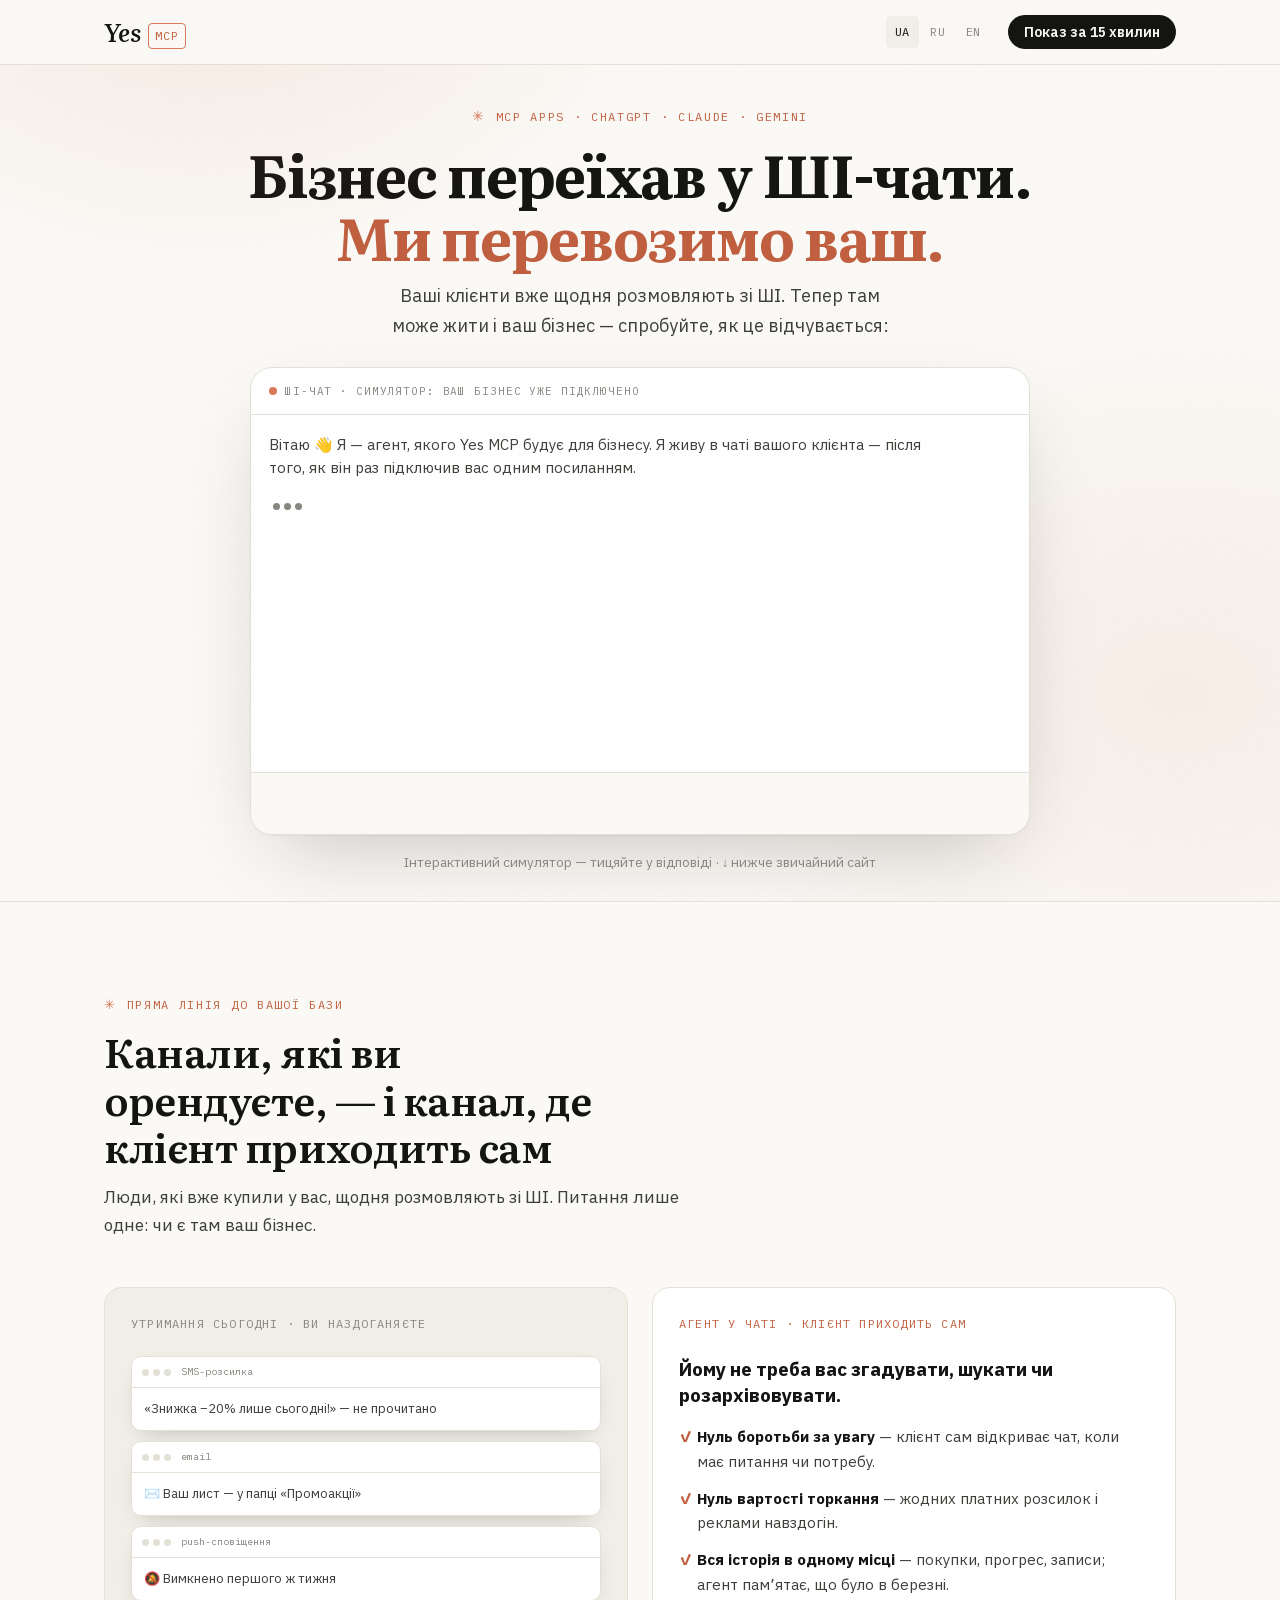
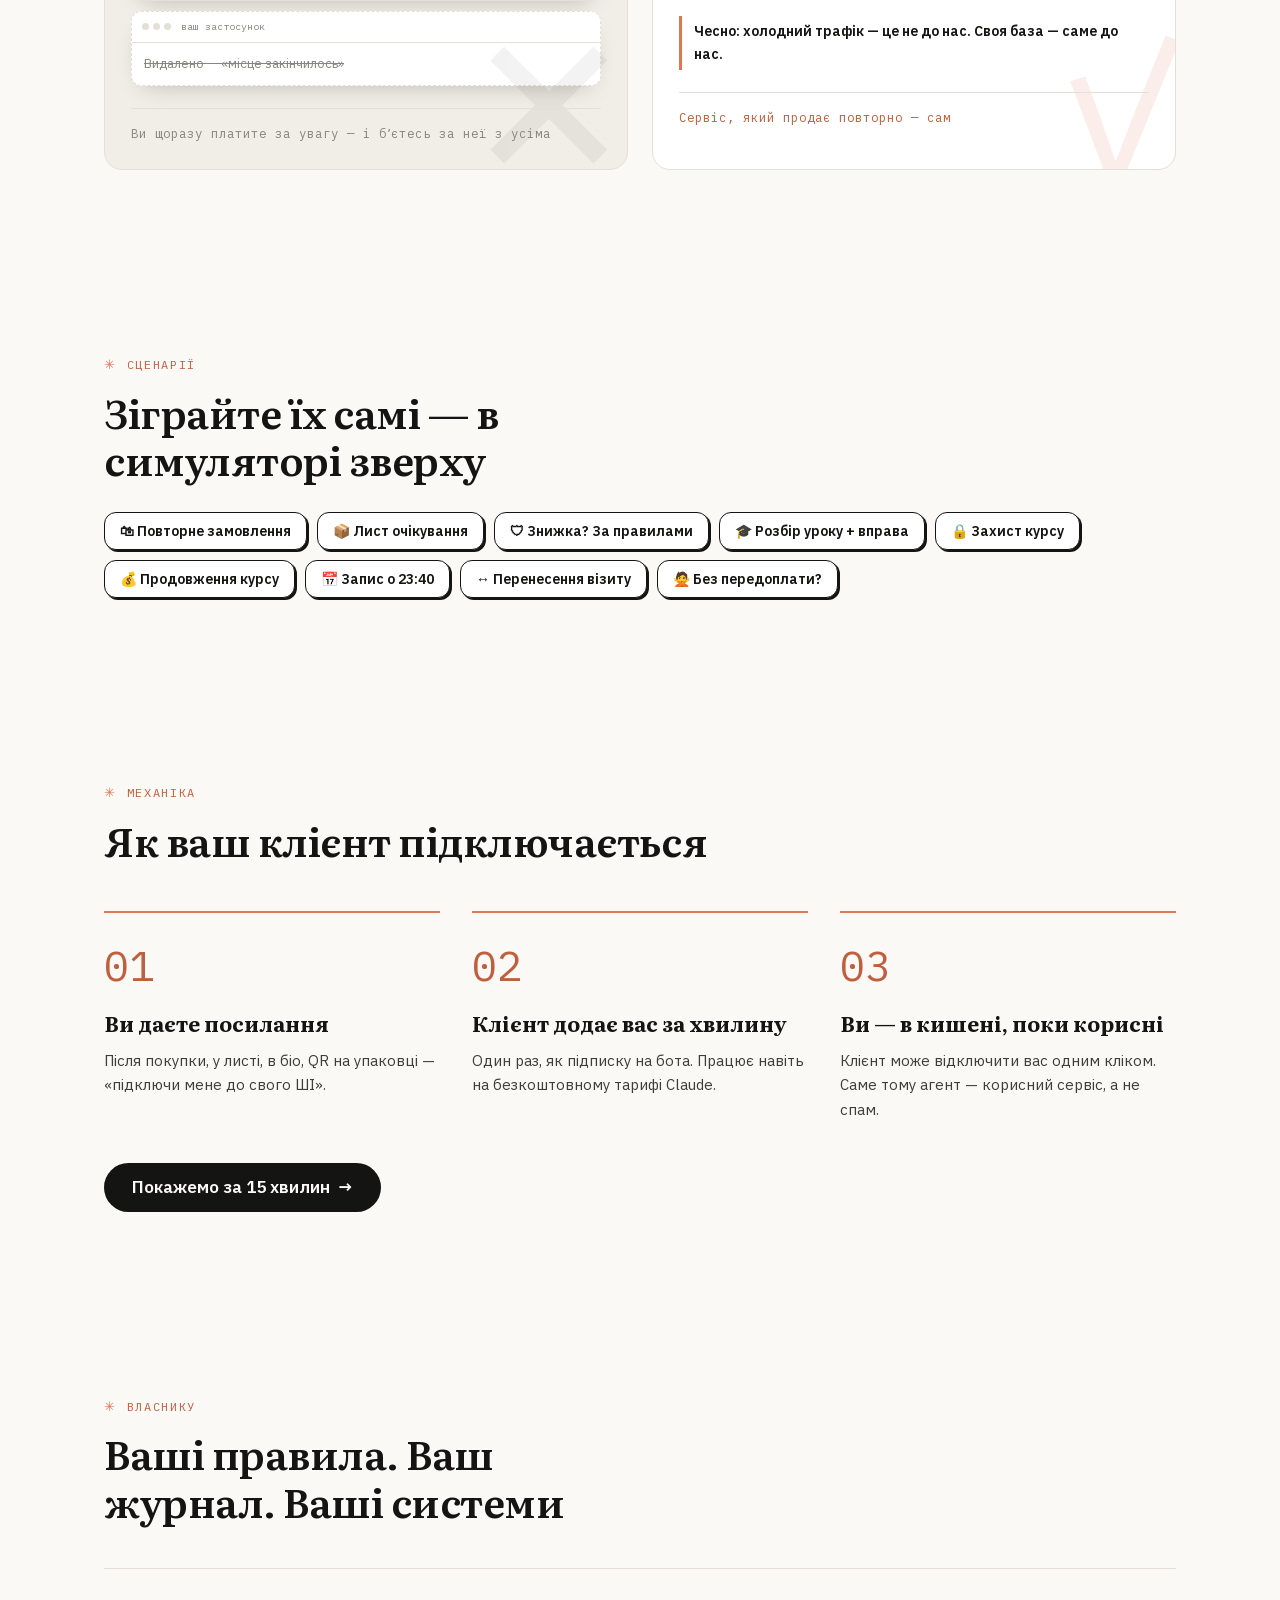
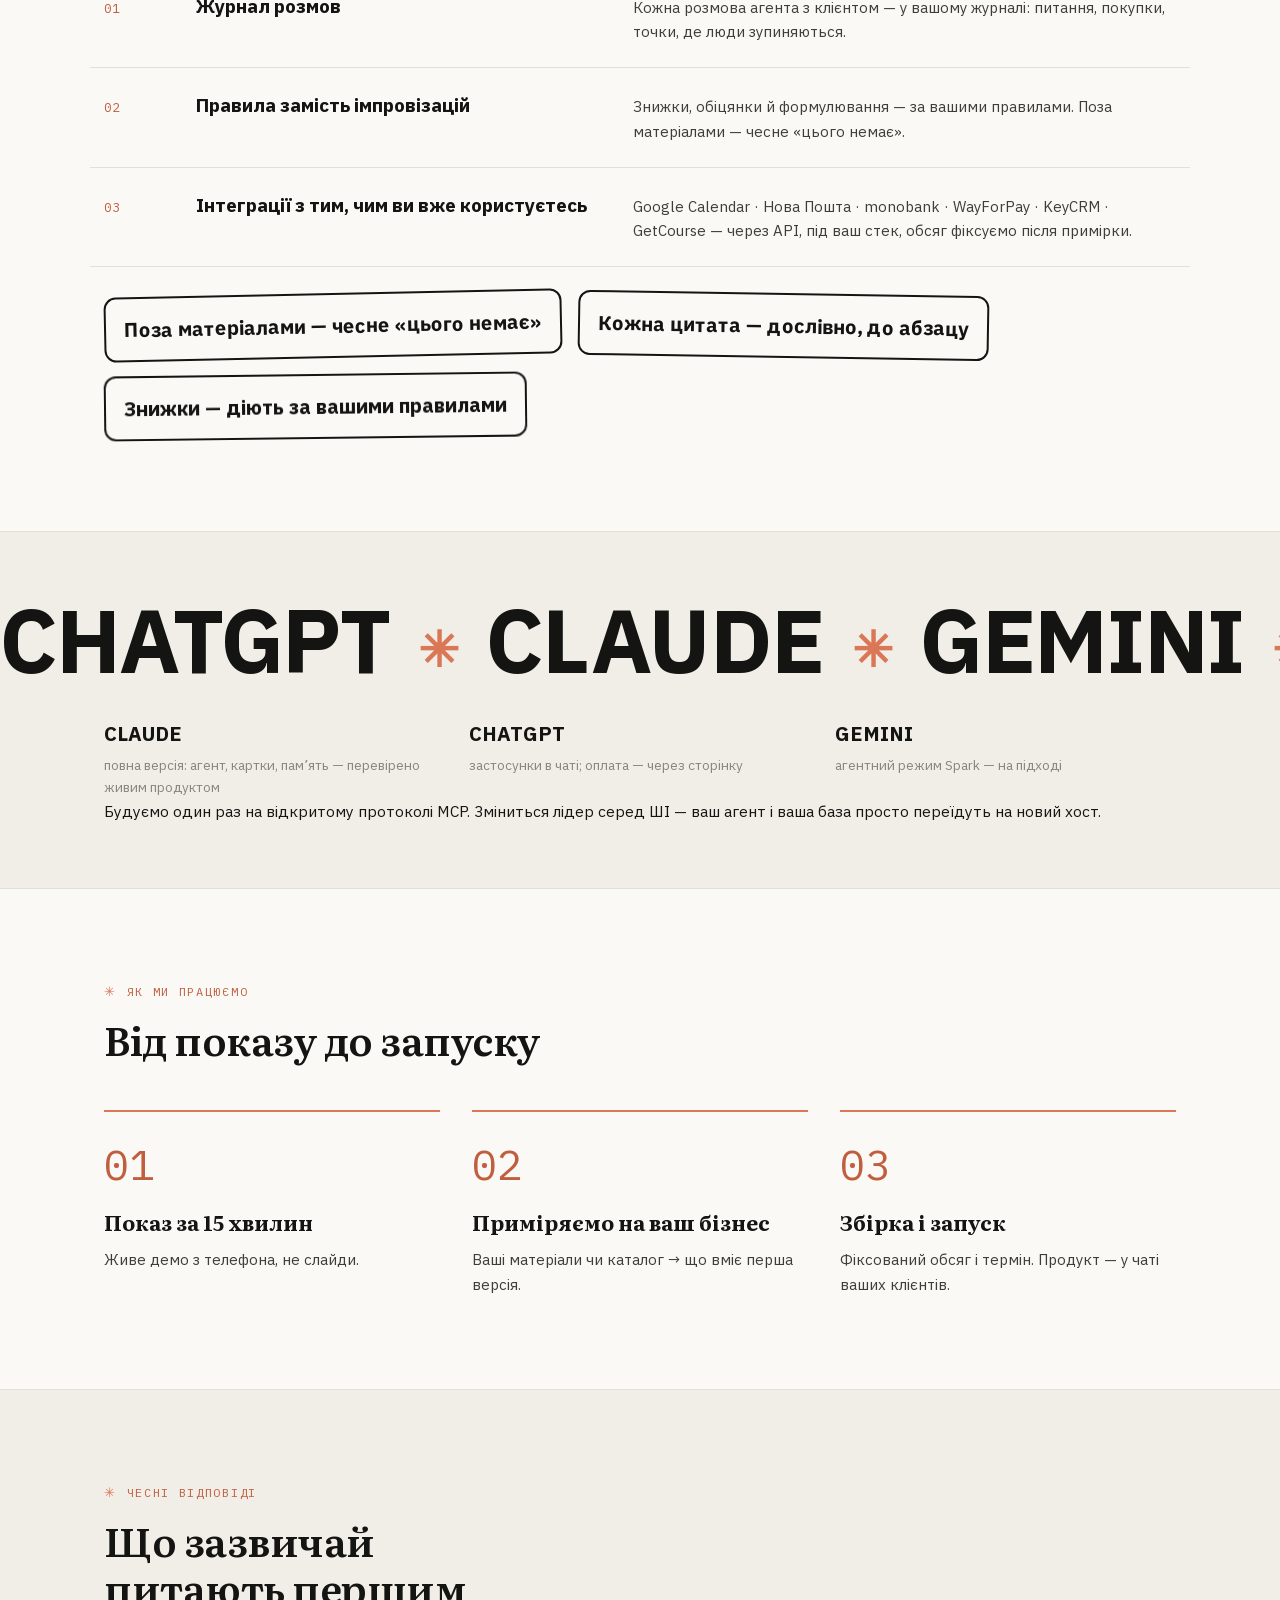
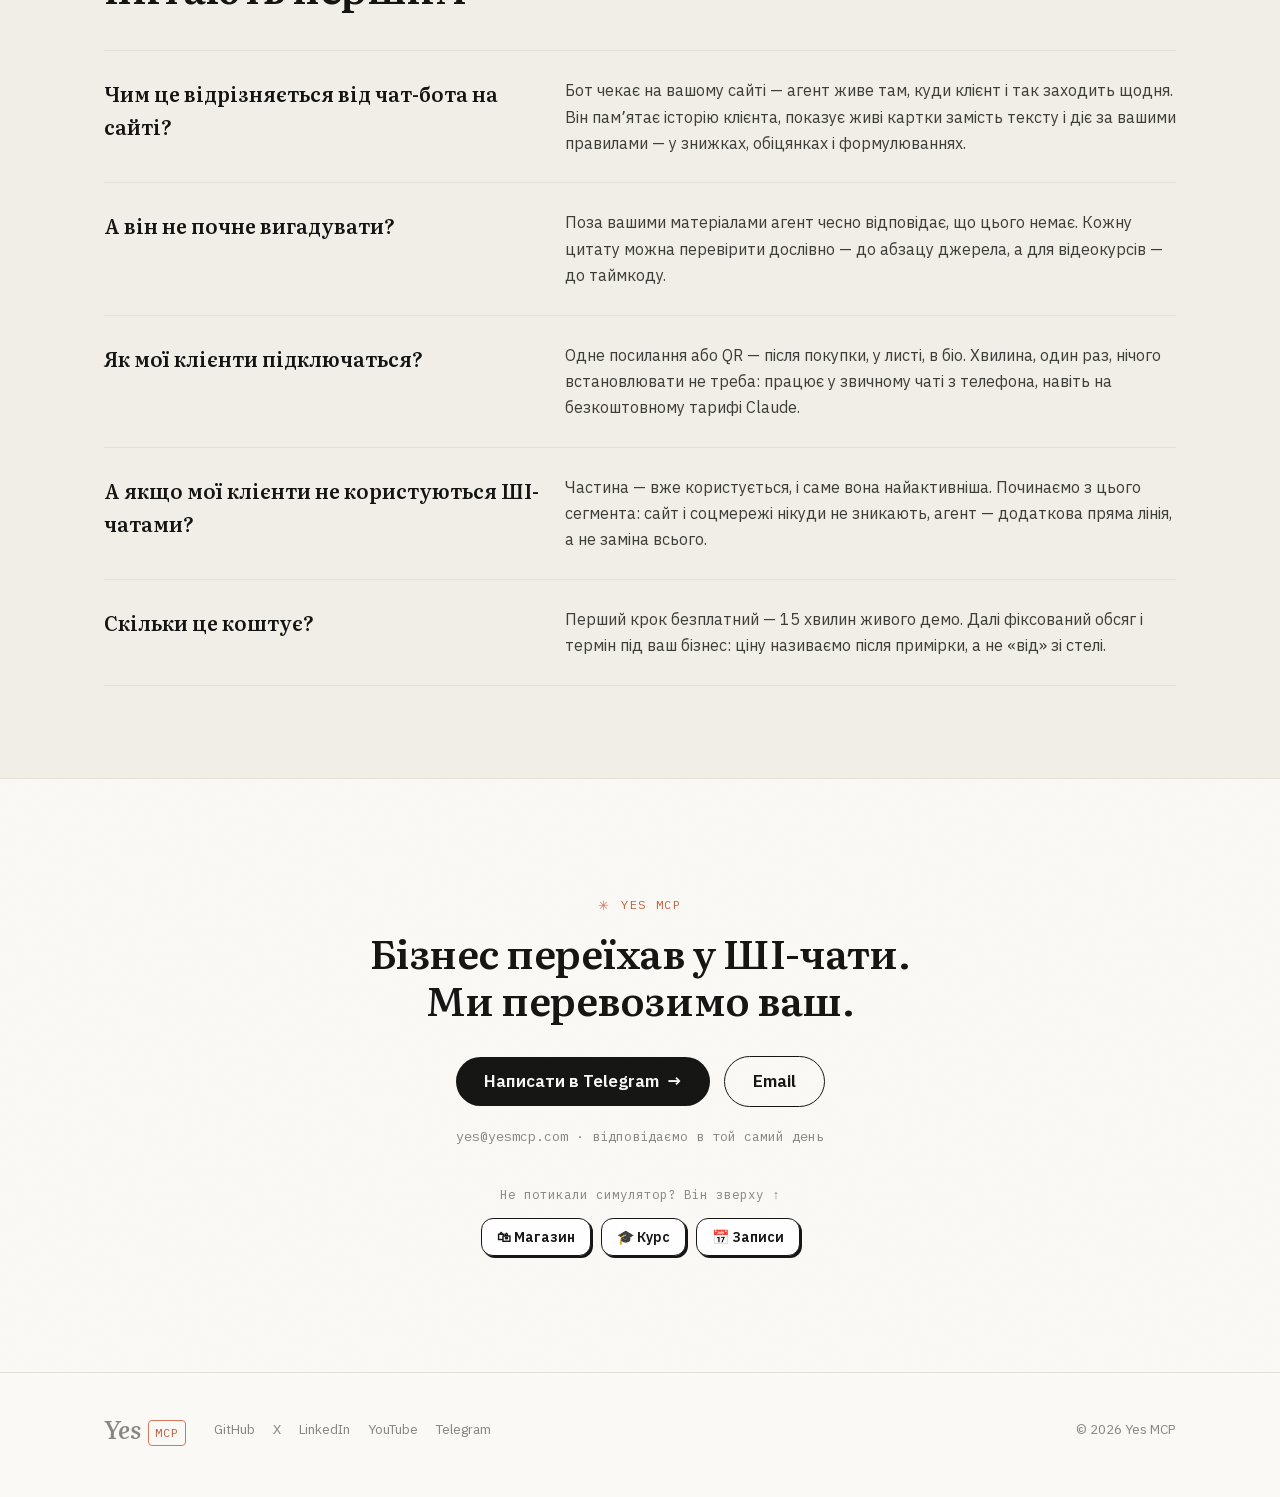
==== index.html @ c17f7365 "v3.4: family-review synthesis — direct-line frame, real-world widgets (photo product, GCal grid, NP " ====
<!doctype html>
<html lang="uk">
<head>
<meta charset="utf-8">
<meta name="viewport" content="width=device-width, initial-scale=1">
<title>Yes MCP — Бізнес переїхав у ШІ-чати. Ми перевозимо ваш.</title>
<meta name="description" content="Переносимо ваш продукт туди, де клієнт уже розмовляє зі ШІ: методика, наставник, аналітика, оплата — все в одному чаті. ChatGPT, Claude, Gemini.">
<meta name="theme-color" content="#faf9f5">
<link rel="canonical" href="https://yesmcp.com/">
<meta property="og:title" content="Yes MCP — Бізнес переїхав у ШІ-чати. Ми перевозимо ваш.">
<meta property="og:description" content="Методика, наставник, аналітика, оплата — все в одному чаті. ChatGPT, Claude, Gemini.">
<meta property="og:url" content="https://yesmcp.com/">
<meta property="og:type" content="website">
<link rel="icon" type="image/svg+xml" href="/assets/favicon.svg">
<script>document.documentElement.classList.add('js')</script>
<link rel="preload" href="/assets/fonts/literata-var.woff2" as="font" type="font/woff2" crossorigin>
<link rel="preload" href="/assets/fonts/plexsans-var.woff2" as="font" type="font/woff2" crossorigin>
<link rel="stylesheet" href="/assets/styles.css">
<script src="/assets/chat.js" defer></script>
</head>
<body>

<header class="top">
  <div class="wrap top-in">
    <a class="mark" href="/"><span class="yes">Yes</span><span class="mcp">MCP</span></a>
    <nav class="langs" aria-label="Мова">
      <a href="/" aria-current="page">UA</a>
      <a href="/ru/">RU</a>
      <a href="/en/">EN</a>
    </nav>
    <a class="btn" href="https://t.me/yesmcp">Показ за 15 хвилин</a>
  </div>
</header>

<main>

<div class="chat-hero grain">
  <div class="wrap">
    <div class="mega-wrap">
      <p class="eyebrow center">MCP apps · ChatGPT · Claude · Gemini</p>
      <h1 class="mega">Бізнес переїхав у ШІ-чати.<br><span class="acc">Ми перевозимо ваш.</span></h1>
      <p class="mega-sub">Ваші клієнти вже щодня розмовляють зі ШІ. Тепер там може жити
        і ваш бізнес — спробуйте, як це відчувається:</p>
    </div>
    <div class="chat-shell">
      <div class="chat-win" aria-label="Інтерактивний симулятор: так виглядає ваш бізнес усередині ШІ-чату">
        <div class="chat-head"><span class="dot pulse"></span>ШІ-ЧАТ · СИМУЛЯТОР: ВАШ БІЗНЕС УЖЕ ПІДКЛЮЧЕНО</div>
        <div id="chatlog"></div>
        <div id="chips"></div>
      </div>
      <p class="chat-hint">Інтерактивний симулятор — тицяйте у відповіді · <span class="dn">↓</span> нижче звичайний сайт</p>
    </div>
  </div>
</div>

<section class="split" id="path">
  <div class="wrap">
    <div class="kicker" data-reveal>Пряма лінія до вашої бази</div>
    <h2 data-reveal style="--d:.08s">Канали, які ви орендуєте, — і канал, де клієнт приходить сам</h2>
    <p class="lead" data-reveal style="--d:.16s">Люди, які вже купили у вас, щодня розмовляють зі ШІ.
      Питання лише одне: чи є там ваш бізнес.</p>

    <div class="vs-grid">
      <div class="vs-col old" data-reveal>
        <div class="vs-head">Утримання сьогодні · ви наздоганяєте</div>
        <div class="pile">
          <div class="win w1" data-reveal style="--d:.1s">
            <div class="win-bar"><i></i><i></i><i></i><span>SMS-розсилка</span></div>
            <div class="win-body">«Знижка −20% лише сьогодні!» — не прочитано</div>
          </div>
          <div class="win w2 dim" data-reveal style="--d:.2s">
            <div class="win-bar"><i></i><i></i><i></i><span>email</span></div>
            <div class="win-body">✉️ Ваш лист — у папці «Промоакції»</div>
          </div>
          <div class="win w4" data-reveal style="--d:.3s">
            <div class="win-bar"><i></i><i></i><i></i><span>push-сповіщення</span></div>
            <div class="win-body">🔕 Вимкнено першого ж тижня</div>
          </div>
          <div class="win w5 dead" data-reveal style="--d:.4s">
            <div class="win-bar"><i></i><i></i><i></i><span>ваш застосунок</span></div>
            <div class="win-body">Видалено — «місце закінчилось»</div>
          </div>
        </div>
        <div class="vs-total">Ви щоразу платите за увагу — і бʼєтесь за неї з усіма</div>
        <div class="vs-num">✕</div>
      </div>

      <div class="vs-col new" data-reveal style="--d:.25s">
        <div class="vs-head">Агент у чаті · клієнт приходить сам</div>
        <div class="why-panel">
          <div class="why-big">Йому не треба вас згадувати, шукати чи розархівовувати.</div>
          <ul class="why-list">
            <li><b>Нуль боротьби за увагу</b> — клієнт сам відкриває чат, коли має питання чи потребу.</li>
            <li><b>Нуль вартості торкання</b> — жодних платних розсилок і реклами навздогін.</li>
            <li><b>Вся історія в одному місці</b> — покупки, прогрес, записи; агент памʼятає, що було в березні.</li>
          </ul>
          <div class="why-limit">Чесно: холодний трафік — це не до нас. Своя база — саме до нас.</div>
        </div>
        <div class="vs-total">Сервіс, який продає повторно — сам</div>
        <div class="vs-num new-check">✓</div>
      </div>
    </div>
  </div>
</section>

<section class="cases" id="cases">
  <div class="wrap">
    <div class="kicker" data-reveal>Сценарії</div>
    <h2 data-reveal style="--d:.08s">Зіграйте їх самі — в симуляторі зверху</h2>
    <div class="sc-row" data-reveal style="--d:.14s">
      <button class="chip jump" data-go="shop1">🛍 Повторне замовлення</button>
      <button class="chip jump" data-go="notify">📦 Лист очікування</button>
      <button class="chip jump" data-go="shop4" data-say="А дай знижку 50% 😏">🛡 Знижка? За правилами</button>
      <button class="chip jump" data-go="exp1">🎓 Розбір уроку + вправа</button>
      <button class="chip jump" data-go="exp3" data-say="Скинь мені всі уроки PDF 😏">🔒 Захист курсу</button>
      <button class="chip jump" data-go="exp4" data-say="Що далі після B1?">💰 Продовження курсу</button>
      <button class="chip jump" data-go="svc1">📅 Запис о 23:40</button>
      <button class="chip jump" data-go="svcmove">↔️ Перенесення візиту</button>
      <button class="chip jump" data-go="svc4" data-say="А можна без передоплати?">🙅 Без передоплати?</button>
    </div>
  </div>
</section>

<section class="connect" id="connect">
  <div class="wrap">
    <div class="kicker" data-reveal>Механіка</div>
    <h2 data-reveal style="--d:.08s">Як ваш клієнт підключається</h2>
    <div class="steps">
      <div class="step" data-reveal>
        <div class="n">01</div>
        <h3>Ви даєте посилання</h3>
        <p>Після покупки, у листі, в біо, QR на упаковці — «підключи мене до свого ШІ».</p>
      </div>
      <div class="step" data-reveal style="--d:.12s">
        <div class="n">02</div>
        <h3>Клієнт додає вас за хвилину</h3>
        <p>Один раз, як підписку на бота. Працює навіть на безкоштовному тарифі Claude.</p>
      </div>
      <div class="step" data-reveal style="--d:.24s">
        <div class="n">03</div>
        <h3>Ви — в кишені, поки корисні</h3>
        <p>Клієнт може відключити вас одним кліком. Саме тому агент — корисний сервіс, а не спам.</p>
      </div>
    </div>
    <div class="cta-row mid-cta" data-reveal style="--d:.3s">
      <a class="btn big" href="https://t.me/yesmcp">Покажемо за 15 хвилин <span class="arr">→</span></a>
    </div>
  </div>
</section>

<section class="owner" id="owner">
  <div class="wrap">
    <div class="kicker" data-reveal>Власнику</div>
    <h2 data-reveal style="--d:.08s">Ваші правила. Ваш журнал. Ваші системи</h2>
    <div class="ledd">
      <div class="lrow" data-reveal>
        <span class="ln">01</span>
        <h3>Журнал розмов</h3>
        <p>Кожна розмова агента з клієнтом — у вашому журналі: питання, покупки, точки, де люди зупиняються.</p>
      </div>
      <div class="lrow" data-reveal style="--d:.08s">
        <span class="ln">02</span>
        <h3>Правила замість імпровізацій</h3>
        <p>Знижки, обіцянки й формулювання — за вашими правилами. Поза матеріалами — чесне «цього немає».</p>
      </div>
      <div class="lrow" data-reveal style="--d:.16s">
        <span class="ln">03</span>
        <h3>Інтеграції з тим, чим ви вже користуєтесь</h3>
        <p>Google Calendar · Нова Пошта · monobank · WayForPay · KeyCRM · GetCourse — через API, під ваш стек, обсяг фіксуємо після примірки.</p>
      </div>
    </div>
    <div class="rules" data-reveal style="--d:.22s">
      <div class="rule">Поза матеріалами — чесне «цього немає»</div>
      <div class="rule">Кожна цитата — дослівно, до абзацу</div>
      <div class="rule">Знижки — діють за вашими правилами</div>
    </div>
  </div>
</section>

<section class="hosts" id="hosts">
  <div class="marq" aria-label="ChatGPT, Claude, Gemini — відкритий протокол MCP">
    <div class="marq-track">
      <span>ChatGPT <i>✳</i> Claude <i>✳</i> Gemini <i>✳</i> MCP <i>✳</i> ChatGPT <i>✳</i> Claude <i>✳</i> Gemini <i>✳</i> MCP <i>✳</i> </span><span aria-hidden="true">ChatGPT <i>✳</i> Claude <i>✳</i> Gemini <i>✳</i> MCP <i>✳</i> ChatGPT <i>✳</i> Claude <i>✳</i> Gemini <i>✳</i> MCP <i>✳</i> </span>
    </div>
  </div>
  <div class="wrap host-notes">
    <div class="host-cols" data-reveal>
      <div class="host-col">
        <div class="hc-name">Claude</div>
        <div class="hc-note">повна версія: агент, картки, памʼять — перевірено живим продуктом</div>
      </div>
      <div class="host-col">
        <div class="hc-name">ChatGPT</div>
        <div class="hc-note">застосунки в чаті; оплата — через сторінку</div>
      </div>
      <div class="host-col">
        <div class="hc-name">Gemini</div>
        <div class="hc-note">агентний режим Spark — на підході</div>
      </div>
    </div>
    <p class="note-line" data-reveal style="--d:.1s">Будуємо один раз на відкритому протоколі MCP. Зміниться лідер серед ШІ —
      ваш агент і ваша база просто переїдуть на новий хост.</p>
  </div>
</section>

<section id="how">
  <div class="wrap">
    <div class="kicker" data-reveal>Як ми працюємо</div>
    <h2 data-reveal style="--d:.08s">Від показу до запуску</h2>
    <div class="steps">
      <div class="step" data-reveal>
        <div class="n">01</div>
        <h3>Показ за 15 хвилин</h3>
        <p>Живе демо з телефона, не слайди.</p>
      </div>
      <div class="step" data-reveal style="--d:.12s">
        <div class="n">02</div>
        <h3>Приміряємо на ваш бізнес</h3>
        <p>Ваші матеріали чи каталог → що вміє перша версія.</p>
      </div>
      <div class="step" data-reveal style="--d:.24s">
        <div class="n">03</div>
        <h3>Збірка і запуск</h3>
        <p>Фіксований обсяг і термін. Продукт — у чаті ваших клієнтів.</p>
      </div>
    </div>
  </div>
</section>

<section class="faq" id="faq">
  <div class="wrap">
    <div class="kicker" data-reveal>Чесні відповіді</div>
    <h2 data-reveal style="--d:.08s">Що зазвичай питають першим</h2>
    <div class="faq-list">
      <div class="qa" data-reveal>
        <h3>Чим це відрізняється від чат-бота на сайті?</h3>
        <p>Бот чекає на вашому сайті — агент живе там, куди клієнт і так заходить щодня.
           Він памʼятає історію клієнта, показує живі картки замість тексту і діє за
           вашими правилами — у знижках, обіцянках і формулюваннях.</p>
      </div>
      <div class="qa" data-reveal style="--d:.06s">
        <h3>А він не почне вигадувати?</h3>
        <p>Поза вашими матеріалами агент чесно відповідає, що цього немає.
           Кожну цитату можна перевірити дослівно — до абзацу джерела, а для
           відеокурсів — до таймкоду.</p>
      </div>
      <div class="qa" data-reveal style="--d:.12s">
        <h3>Як мої клієнти підключаться?</h3>
        <p>Одне посилання або QR — після покупки, у листі, в біо. Хвилина, один раз,
           нічого встановлювати не треба: працює у звичному чаті з телефона, навіть
           на безкоштовному тарифі Claude.</p>
      </div>
      <div class="qa" data-reveal style="--d:.18s">
        <h3>А якщо мої клієнти не користуються ШІ-чатами?</h3>
        <p>Частина — вже користується, і саме вона найактивніша. Починаємо з цього
           сегмента: сайт і соцмережі нікуди не зникають, агент — додаткова пряма
           лінія, а не заміна всього.</p>
      </div>
      <div class="qa" data-reveal style="--d:.24s">
        <h3>Скільки це коштує?</h3>
        <p>Перший крок безплатний — 15 хвилин живого демо. Далі фіксований обсяг і
           термін під ваш бізнес: ціну називаємо після примірки, а не «від» зі стелі.</p>
      </div>
    </div>
  </div>
</section>

<div class="fin grain">
  <div class="wrap">
    <div class="kicker" data-reveal>Yes MCP</div>
    <h2 data-reveal style="--d:.08s">Бізнес переїхав у ШІ-чати.<br>Ми перевозимо ваш.</h2>
    <div class="cta-row" data-reveal style="--d:.16s">
      <a class="btn big" href="https://t.me/yesmcp">Написати в Telegram <span class="arr">→</span></a>
      <a class="btn big ghost" href="mailto:yes@yesmcp.com?subject=Показ%20за%2015%20хвилин">Email</a>
    </div>
    <p class="mail" data-reveal style="--d:.24s">yes@yesmcp.com · відповідаємо в той самий день</p>
    <div class="fin-jumps" data-reveal style="--d:.3s">
      <span class="fj-label">Не потикали симулятор? Він зверху ↑</span>
      <button class="chip jump" data-go="shop1">🛍&nbsp;Магазин</button>
      <button class="chip jump" data-go="exp1">🎓&nbsp;Курс</button>
      <button class="chip jump" data-go="svc1">📅&nbsp;Записи</button>
    </div>
  </div>
</div>

</main>

<footer>
  <div class="wrap foot-in">
    <a class="mark" href="/"><span class="yes">Yes</span><span class="mcp">MCP</span></a>
    <nav class="foot-links" aria-label="Соцмережі">
      <a href="https://github.com/yesmcp">GitHub</a>
      <a href="https://x.com/YesMCPapp">X</a>
      <a href="https://www.linkedin.com/company/yesmcp">LinkedIn</a>
      <a href="https://www.youtube.com/@YesMCPapp">YouTube</a>
      <a href="https://t.me/yesmcp">Telegram</a>
    </nav>
    <span>© 2026 Yes MCP</span>
  </div>
</footer>

</body>
</html>
---- assets/styles.css ----
/* Yes MCP — landing v2
   Warm editorial typography · product-as-demo · zero external requests.
   Fonts are self-hosted subsets (latin + cyrillic incl. Ukrainian). */

/* ---------- fonts ---------- */

@font-face {
  font-family: "Literata";
  src: url("/assets/fonts/literata-var.woff2") format("woff2");
  font-weight: 400 700;
  font-style: normal;
  font-display: swap;
}
@font-face {
  font-family: "Literata";
  src: url("/assets/fonts/literata-italic-600.woff2") format("woff2");
  font-weight: 500 700;
  font-style: italic;
  font-display: swap;
}
@font-face {
  font-family: "Plex Sans";
  src: url("/assets/fonts/plexsans-var.woff2") format("woff2");
  font-weight: 400 700;
  font-style: normal;
  font-display: swap;
}
@font-face {
  font-family: "Plex Mono";
  src: url("/assets/fonts/plexmono-400.woff2") format("woff2");
  font-weight: 400;
  font-style: normal;
  font-display: swap;
}

/* ---------- tokens ---------- */

:root {
  --paper: #faf9f5;
  --paper-2: #f0eee6;
  --hairline: #e3e0d5;
  --ink: #141413;
  --ink-soft: #3d3d3a;
  --muted: #87867f;
  --accent: #d97757;
  --accent-deep: #c05f3f;
  --glow: rgba(217, 119, 87, .14);
  --card: #ffffff;

  --serif: "Literata", Georgia, serif;
  --sans: "Plex Sans", -apple-system, "Segoe UI", sans-serif;
  --mono: "Plex Mono", ui-monospace, SFMono-Regular, monospace;

  --w: 1120px;
  --ease: cubic-bezier(.22, .61, .36, 1);
}

* { margin: 0; padding: 0; box-sizing: border-box; }

html { scroll-behavior: smooth; }

body {
  font-family: var(--sans);
  font-size: 17px;
  line-height: 1.65;
  color: var(--ink);
  background: var(--paper);
  -webkit-font-smoothing: antialiased;
  text-rendering: optimizeLegibility;
}

::selection { background: var(--accent); color: #fff; }

.wrap { max-width: var(--w); margin: 0 auto; padding: 0 24px; }

a { color: inherit; }

/* grain — static SVG noise tile, no live filter cost */
.grain::after {
  content: "";
  position: absolute; inset: 0;
  pointer-events: none;
  opacity: .35;
  background-image: url("data:image/svg+xml,%3Csvg xmlns='http://www.w3.org/2000/svg' width='240' height='240'%3E%3Cfilter id='n'%3E%3CfeTurbulence type='fractalNoise' baseFrequency='.9' numOctaves='3' stitchTiles='stitch'/%3E%3CfeColorMatrix type='saturate' values='0'/%3E%3CfeComponentTransfer%3E%3CfeFuncA type='table' tableValues='0 .06'/%3E%3C/feComponentTransfer%3E%3C/filter%3E%3Crect width='240' height='240' filter='url(%23n)'/%3E%3C/svg%3E");
}

/* ---------- scroll reveal (driven by app.js via IntersectionObserver) ---------- */

.js [data-reveal] {
  opacity: 0;
  transform: translateY(18px);
  transition: opacity .7s var(--ease), transform .7s var(--ease);
  transition-delay: var(--d, 0s);
}
.js [data-reveal].on { opacity: 1; transform: none; }

/* ---------- header ---------- */

.top {
  position: sticky; top: 0; z-index: 50;
  background: color-mix(in srgb, var(--paper) 86%, transparent);
  backdrop-filter: blur(14px);
  -webkit-backdrop-filter: blur(14px);
  border-bottom: 1px solid var(--hairline);
}
.top-in { display: flex; align-items: center; gap: 18px; height: 64px; }
.mark {
  display: flex; align-items: baseline; gap: 8px;
  text-decoration: none; margin-right: auto;
}
.mark .yes {
  font-family: var(--serif); font-style: italic; font-weight: 600;
  font-size: 24px; letter-spacing: -.01em;
}
.mark .mcp {
  font-family: var(--mono); font-size: 12px; letter-spacing: .08em;
  color: var(--accent-deep);
  border: 1px solid var(--accent);
  border-radius: 4px; padding: 2px 6px;
  transform: translateY(-2px);
}
.langs { display: flex; gap: 2px; font-family: var(--mono); font-size: 12px; letter-spacing: .06em; }
.langs a { text-decoration: none; color: var(--muted); padding: 6px 9px; border-radius: 5px; }
.langs a:hover { color: var(--ink); background: var(--paper-2); }
.langs a[aria-current] { color: var(--ink); background: var(--paper-2); }

/* ---------- buttons ---------- */

.btn {
  display: inline-flex; align-items: center; gap: 8px;
  font-weight: 600; font-size: 15px; line-height: 1;
  text-decoration: none;
  background: var(--ink); color: var(--paper);
  padding: 13px 22px; border-radius: 999px;
  transition: background .18s var(--ease), transform .18s var(--ease), box-shadow .18s var(--ease);
}
.btn:hover {
  background: var(--accent-deep);
  transform: translateY(-1px);
  box-shadow: 0 8px 24px -10px rgba(192, 95, 63, .5);
}
.btn:active { transform: translateY(0); }
.btn .arr { transition: transform .18s var(--ease); }
.btn:hover .arr { transform: translateX(3px); }
.btn.big { font-size: 17px; padding: 16px 28px; }
.btn.ghost { background: transparent; color: var(--ink); border: 1px solid var(--ink); box-shadow: none; }
.btn.ghost:hover { background: var(--paper-2); color: var(--ink); }
.top .btn { padding: 10px 16px; font-size: 14px; }

/* ---------- hero ---------- */

.hero {
  position: relative;
  padding: 88px 0 76px;
  overflow: hidden;
}
.hero::before {
  content: "";
  position: absolute; inset: -20% -10% auto;
  height: 130%;
  background:
    radial-gradient(600px 420px at 18% 8%, var(--glow), transparent 70%),
    radial-gradient(700px 520px at 88% 60%, rgba(217, 119, 87, .10), transparent 70%);
  pointer-events: none;
}
.hero-grid {
  position: relative;
  display: grid; grid-template-columns: 1.12fr .88fr;
  gap: 64px; align-items: center;
}
.eyebrow {
  font-family: var(--mono); font-size: 12px; letter-spacing: .14em;
  text-transform: uppercase; color: var(--accent-deep);
  display: flex; align-items: center; gap: 10px;
  opacity: 0; animation: rise .7s var(--ease) .05s forwards;
}
.eyebrow::before {
  content: "✳"; font-size: 14px; color: var(--accent);
}
.era {
  margin-top: 18px;
  font-family: var(--serif); font-weight: 600;
  font-size: clamp(29px, 3.6vw, 46px);
  line-height: 1.14; letter-spacing: -.018em;
  text-wrap: balance;
}
.era .line { display: block; opacity: 0; animation: rise .8s var(--ease) forwards; }
.era .line:nth-child(1) { animation-delay: .15s; }
.era .line:nth-child(2) { animation-delay: .3s; }
.era .line:nth-child(3) { animation-delay: .5s; }
.era .dim { color: var(--muted); font-weight: 450; }
.era .line:nth-child(3) { color: var(--accent-deep); }
.era .now { display: inline-block; position: relative; white-space: nowrap; }
.era .now .stroke {
  position: absolute; left: -1%; right: -1%; bottom: .02em;
  height: .14em; pointer-events: none;
}
.era .now .stroke path {
  fill: none; stroke: var(--accent); stroke-width: 3.2;
  stroke-linecap: round; opacity: .5;
  stroke-dasharray: 320; stroke-dashoffset: 320;
  animation: draw 1s var(--ease) 1.15s forwards;
}
@keyframes draw { to { stroke-dashoffset: 0; } }
@keyframes rise {
  from { opacity: 0; transform: translateY(16px); }
  to   { opacity: 1; transform: none; }
}
.hero-sub {
  margin-top: 26px; max-width: 52ch;
  font-size: 19px; color: var(--ink-soft);
  opacity: 0; animation: rise .8s var(--ease) .7s forwards;
}
.cta-row {
  margin-top: 34px; display: flex; gap: 14px; flex-wrap: wrap; align-items: center;
  opacity: 0; animation: rise .8s var(--ease) .85s forwards;
}
.cta-note {
  margin-top: 14px; font-size: 13.5px; color: var(--muted);
  opacity: 0; animation: rise .8s var(--ease) .95s forwards;
}

/* ---------- chat demo ---------- */

.mock { position: relative; opacity: 0; animation: rise .9s var(--ease) .55s forwards; }
.chat {
  position: relative;
  background: var(--card);
  border: 1px solid var(--hairline);
  border-radius: 20px;
  box-shadow:
    0 1px 2px rgba(20, 20, 19, .04),
    0 28px 70px -28px rgba(20, 20, 19, .22);
  padding: 18px;
  font-size: 14.5px; line-height: 1.5;
  min-height: 372px;
}
.chat-head {
  display: flex; align-items: center; gap: 8px;
  font-family: var(--mono); font-size: 11px; letter-spacing: .08em;
  color: var(--muted);
  border-bottom: 1px solid var(--hairline);
  padding-bottom: 12px; margin-bottom: 14px;
}
.chat-head .dot { width: 8px; height: 8px; border-radius: 50%; background: var(--accent); }
.chat-head .dot.pulse { animation: pulse 2.4s ease-in-out infinite; }
@keyframes pulse { 50% { box-shadow: 0 0 0 5px rgba(217, 119, 87, .18); } }

.scene {
  display: none;
  flex-direction: column; gap: 12px;
}
.scene.live { display: flex; }
.scene .step { opacity: 0; transform: translateY(10px); }
.scene.live .step {
  animation: rise .5s var(--ease) forwards;
  animation-delay: calc(var(--i) * .8s + .2s);
}
.bubble-user {
  align-self: flex-end;
  background: var(--paper-2);
  border-radius: 14px 14px 4px 14px;
  padding: 10px 14px; max-width: 86%;
}
.bubble-ai { color: var(--ink-soft); max-width: 95%; }

.app-card {
  border: 1px solid var(--hairline);
  border-radius: 12px; overflow: hidden;
  background: var(--card);
}
.app-card-head {
  display: flex; justify-content: space-between; align-items: center; gap: 8px;
  background: var(--paper);
  border-bottom: 1px solid var(--hairline);
  padding: 10px 14px;
  font-weight: 600; font-size: 13.5px;
}
.app-card-head .tag {
  font-family: var(--mono); font-size: 10px; letter-spacing: .08em;
  color: var(--accent-deep); white-space: nowrap;
}
.week { display: flex; gap: 7px; padding: 14px; }
.day {
  flex: 1; aspect-ratio: 1; border-radius: 9px;
  border: 1px solid var(--hairline);
  display: grid; place-items: center;
  font-family: var(--mono); font-size: 10px; color: var(--muted);
  position: relative;
}
.day.done { background: var(--paper-2); border-color: var(--accent); color: transparent; }
.day.done::after {
  content: "✓"; position: absolute; inset: 0;
  display: grid; place-items: center;
  color: var(--accent-deep); font-size: 13px; font-weight: 700; font-family: var(--sans);
  opacity: 0;
}
.scene.live .day.done::after { animation: pop .35s var(--ease) forwards; animation-delay: var(--t); }
@keyframes pop {
  from { opacity: 0; transform: scale(.4); }
  60%  { transform: scale(1.25); }
  to   { opacity: 1; transform: scale(1); }
}
.app-card-foot {
  display: flex; justify-content: space-between; align-items: center;
  padding: 0 14px 14px; gap: 10px;
}
.app-card-foot .note { font-size: 12.5px; color: var(--muted); }
.mini-btn {
  font-size: 12.5px; font-weight: 600;
  background: var(--ink); color: var(--paper);
  border-radius: 999px; padding: 7px 13px; white-space: nowrap;
}

/* scene 2 — source verification */
.quote-line {
  padding: 12px 14px;
  font-family: var(--serif); font-style: italic; font-weight: 500;
  font-size: 14.5px; line-height: 1.5;
  border-bottom: 1px solid var(--hairline);
}
.src-meta {
  display: flex; justify-content: space-between; align-items: center; gap: 10px;
  padding: 10px 14px;
  font-family: var(--mono); font-size: 11px; color: var(--muted);
}
.stamp {
  display: inline-flex; align-items: center; gap: 6px;
  font-family: var(--mono); font-size: 10.5px; letter-spacing: .05em;
  color: var(--accent-deep);
  border: 1px solid var(--accent);
  border-radius: 999px; padding: 4px 10px;
  background: rgba(217, 119, 87, .07);
}
.mock-cap {
  margin-top: 14px; font-size: 13px; color: var(--muted); text-align: center;
}
.scene-dots { display: flex; gap: 6px; justify-content: center; margin-top: 10px; }
.scene-dots i {
  width: 6px; height: 6px; border-radius: 50%;
  background: var(--hairline); transition: background .3s;
}
.scene-dots i.on { background: var(--accent); }

/* ---------- timeline band ---------- */

.band {
  position: relative;
  border-top: 1px solid var(--hairline);
  border-bottom: 1px solid var(--hairline);
  background: var(--paper-2);
}
.timeline { display: grid; grid-template-columns: repeat(3, 1fr); }
.t-cell { padding: 44px 28px; border-left: 1px solid var(--hairline); }
.t-cell:first-child { border-left: none; }
.t-cell .when {
  font-family: var(--mono); font-size: 12px; letter-spacing: .08em;
  color: var(--muted); text-transform: uppercase;
}
.t-cell .what { font-family: var(--serif); font-size: 27px; font-weight: 600; margin-top: 6px; }
.t-cell.now .what { color: var(--accent-deep); }
.t-cell .how { margin-top: 6px; font-size: 14px; color: var(--muted); }

/* ---------- sections ---------- */

section { padding: 92px 0; }

.kicker {
  font-family: var(--mono); font-size: 12px; letter-spacing: .14em;
  text-transform: uppercase; color: var(--accent-deep);
  display: flex; align-items: center; gap: 10px;
}
.kicker::before { content: "✳"; color: var(--accent); font-size: 13px; }
h2 {
  font-family: var(--serif); font-weight: 600;
  font-size: clamp(27px, 3.3vw, 40px);
  letter-spacing: -.012em; line-height: 1.18;
  margin-top: 12px; max-width: 26ch; text-wrap: balance;
}
.lead { margin-top: 14px; max-width: 58ch; color: var(--ink-soft); }

/* capabilities — editorial rows */
.cap-list { margin-top: 48px; border-top: 1px solid var(--hairline); }
.cap {
  display: grid;
  grid-template-columns: 64px 1fr 1.4fr;
  gap: 24px; align-items: baseline;
  padding: 27px 12px;
  margin: 0 -12px;
  border-bottom: 1px solid var(--hairline);
  border-radius: 10px;
  transition: background .25s var(--ease);
}
.cap:hover { background: rgba(217, 119, 87, .05); }
.cap .n {
  font-family: var(--mono); font-size: 13px; color: var(--muted);
  transition: color .25s;
}
.cap:hover .n { color: var(--accent-deep); }
.cap h3 { font-family: var(--serif); font-size: 21px; font-weight: 600; }
.cap .cap-tag {
  display: block;
  font-family: var(--mono); font-size: 10px; letter-spacing: .1em;
  color: var(--muted); margin-top: 5px; text-transform: uppercase;
}
.cap p { color: var(--ink-soft); font-size: 16px; }

/* ---------- honesty band ---------- */

.honesty {
  position: relative;
  background: var(--ink); color: var(--paper);
  padding: 96px 0; overflow: hidden;
}
.honesty::before {
  content: "✳";
  position: absolute; right: -3%; top: -22%;
  font-size: 420px; line-height: 1;
  color: rgba(217, 119, 87, .12);
  pointer-events: none;
}
.honesty .quote {
  position: relative;
  font-family: var(--serif); font-weight: 500;
  font-size: clamp(23px, 2.9vw, 34px);
  line-height: 1.42; max-width: 34ch; text-wrap: balance;
}
.honesty .quote em { color: var(--accent); }
.honesty .who {
  margin-top: 22px; font-family: var(--mono); font-size: 12.5px;
  letter-spacing: .07em; color: #b0aea5;
}

/* ---------- steps ---------- */

.steps {
  margin-top: 48px;
  display: grid; grid-template-columns: repeat(3, 1fr); gap: 32px;
}
.step { border-top: 2px solid var(--ink); padding-top: 18px; position: relative; }
.step::before {
  content: "";
  position: absolute; top: -2px; left: 0;
  width: 0; height: 2px; background: var(--accent);
  transition: width .8s var(--ease) .2s;
}
.step.on::before { width: 100%; }
.step .n { font-family: var(--mono); font-size: 12px; color: var(--accent-deep); }
.step h3 { font-family: var(--serif); font-size: 21px; margin-top: 6px; }
.step p { margin-top: 8px; font-size: 15.5px; color: var(--ink-soft); }

/* ---------- objections ---------- */

.faq { background: var(--paper-2); border-top: 1px solid var(--hairline); border-bottom: 1px solid var(--hairline); }
.faq-list { margin-top: 40px; display: grid; gap: 0; border-top: 1px solid var(--hairline); }
.qa { border-bottom: 1px solid var(--hairline); padding: 26px 0; display: grid; grid-template-columns: 1fr 1.4fr; gap: 24px; }
.qa h3 { font-family: var(--serif); font-size: 20px; font-weight: 600; }
.qa p { color: var(--ink-soft); font-size: 16px; }

/* ---------- final CTA ---------- */

.fin { position: relative; text-align: center; padding: 116px 0; overflow: hidden; }
.fin::before {
  content: "";
  position: absolute; inset: auto -20% -60%;
  height: 120%;
  background: radial-gradient(640px 380px at 50% 100%, var(--glow), transparent 70%);
  pointer-events: none;
}
.fin .kicker { justify-content: center; }
.fin h2 { margin: 12px auto 0; }
.fin .cta-row { justify-content: center; opacity: 1; animation: none; margin-top: 34px; }
.fin .mail { position: relative; margin-top: 18px; font-family: var(--mono); font-size: 13.5px; color: var(--muted); }
.fin .mail a { color: var(--accent-deep); text-decoration: none; }
.fin .mail a:hover { text-decoration: underline; }

/* ---------- footer ---------- */

footer { border-top: 1px solid var(--hairline); padding: 36px 0 48px; font-size: 13.5px; color: var(--muted); }
.foot-in { display: flex; flex-wrap: wrap; gap: 12px 28px; align-items: center; }
.foot-in .mark { margin-right: 0; }
.foot-links { display: flex; flex-wrap: wrap; gap: 4px 18px; margin-right: auto; }
.foot-links a { text-decoration: none; padding: 6px 0; }
.foot-links a:hover { color: var(--ink); }

/* ---------- sticky mobile CTA ---------- */

.sticky-cta {
  position: fixed; left: 12px; right: 12px; bottom: 12px; z-index: 60;
  display: none;
  transform: translateY(120%);
  transition: transform .35s var(--ease);
}
.sticky-cta.show { transform: none; }
.sticky-cta .btn {
  width: 100%; justify-content: center;
  padding: 16px 22px; font-size: 16px;
  box-shadow: 0 12px 34px -10px rgba(20, 20, 19, .4);
}

/* ---------- motion preferences & responsive ---------- */

@media (prefers-reduced-motion: reduce) {
  *, *::before, *::after { animation: none !important; transition: none !important; }
  .eyebrow, .era .line, .hero-sub, .cta-row, .cta-note, .mock,
  .scene .step, .scene.live .day.done::after { opacity: 1 !important; transform: none !important; }
  [data-reveal] { opacity: 1; transform: none; }
  .step::before { width: 100%; }
  .era .now .stroke path { stroke-dashoffset: 0; }
}

@media (max-width: 900px) {
  .hero { padding: 52px 0 56px; }
  .hero-grid { grid-template-columns: 1fr; gap: 44px; }
  .era { font-size: clamp(30px, 8.2vw, 44px); }
  .timeline { grid-template-columns: 1fr; }
  .t-cell { border-left: none; border-top: 1px solid var(--hairline); padding: 28px; }
  .t-cell:first-child { border-top: none; }
  .cap { grid-template-columns: 40px 1fr; padding: 22px 8px; margin: 0 -8px; }
  .cap p { grid-column: 2; }
  .steps { grid-template-columns: 1fr; }
  .qa { grid-template-columns: 1fr; gap: 8px; padding: 22px 0; }
  section { padding: 64px 0; }
  .fin { padding: 84px 0 96px; }
  .sticky-cta { display: block; }
  footer { padding-bottom: 96px; }
}

@media (max-width: 560px) {
  .top .btn { display: none; }
  .eyebrow { font-size: 10.5px; letter-spacing: .1em; }
}

/* ================= v3 — the site opens as a chat ================= */

.chat-hero {
  position: relative;
  padding: 40px 0 28px;
  overflow: hidden;
}
.chat-hero::before {
  content: "";
  position: absolute; inset: -30% -10% auto;
  height: 150%;
  background:
    radial-gradient(640px 460px at 22% 10%, var(--glow), transparent 70%),
    radial-gradient(700px 520px at 85% 70%, rgba(217, 119, 87, .09), transparent 70%);
  pointer-events: none;
}
.chat-shell {
  position: relative;
  max-width: 780px; margin: 0 auto;
}
.chat-title {
  text-align: center;
  font-family: var(--mono); font-size: 12px; letter-spacing: .14em;
  text-transform: uppercase; color: var(--accent-deep);
  margin-bottom: 14px;
}
.chat-win {
  background: var(--card);
  border: 1px solid var(--hairline);
  border-radius: 22px;
  box-shadow: 0 1px 2px rgba(20,20,19,.04), 0 32px 80px -30px rgba(20,20,19,.25);
  display: flex; flex-direction: column;
  height: min(52vh, 500px);
  overflow: hidden;
}
.chat-win .chat-head {
  border-bottom: 1px solid var(--hairline);
  padding: 14px 18px; margin: 0;
}
#chatlog {
  flex: 1; overflow-y: auto;
  padding: 18px;
  display: flex; flex-direction: column; gap: 12px;
  font-size: 15px; line-height: 1.55;
  scroll-behavior: smooth;
}
#chatlog .bubble-ai { max-width: 92%; }
#chatlog .app-card { flex-shrink: 0; }
#chips {
  display: flex; flex-wrap: wrap; gap: 8px;
  padding: 12px 18px 16px;
  border-top: 1px solid var(--hairline);
  background: var(--paper);
  min-height: 62px;
}
.chip {
  font-family: var(--sans); font-size: 14px; font-weight: 600;
  color: var(--ink);
  background: var(--card);
  border: 1px solid var(--accent);
  border-radius: 999px;
  padding: 9px 15px;
  cursor: pointer; text-decoration: none;
  transition: background .18s var(--ease), transform .18s var(--ease);
}
.chip:hover { background: rgba(217,119,87,.09); transform: translateY(-1px); }

.pop-in { animation: rise .4s var(--ease); }
.typing { display: inline-flex; gap: 4px; padding: 12px 4px; }
.typing i {
  width: 7px; height: 7px; border-radius: 50%;
  background: var(--muted); display: inline-block;
  animation: blink 1.2s ease-in-out infinite;
}
.typing i:nth-child(2) { animation-delay: .18s; }
.typing i:nth-child(3) { animation-delay: .36s; }
@keyframes blink { 40% { opacity: .25; transform: translateY(-2px); } }

.chat-hint {
  text-align: center; margin-top: 16px;
  font-size: 13.5px; color: var(--muted);
}
.chat-hint .dn { display: inline-block; animation: nudge 2.2s ease-in-out infinite; }
@keyframes nudge { 50% { transform: translateY(4px); } }

/* cards inside chat */
.c-product .p-body { display: flex; gap: 14px; padding: 14px; align-items: center; }
.p-img {
  width: 74px; height: 74px; border-radius: 12px;
  background: var(--paper-2); border: 1px solid var(--hairline);
  display: grid; place-items: center; font-size: 34px;
}
.p-name { font-weight: 600; }
.p-price { font-family: var(--mono); font-size: 14px; color: var(--accent-deep); margin-top: 2px; }
.p-vars { display: flex; gap: 6px; margin-top: 8px; }
.p-var {
  font-size: 12px; padding: 3px 10px; border-radius: 999px;
  border: 1px solid var(--hairline); color: var(--muted);
}
.p-var.sel { border-color: var(--accent); color: var(--accent-deep); background: rgba(217,119,87,.07); }

.c-pay, .c-confirm { padding: 4px 0 12px; }
.pay-row {
  display: flex; justify-content: space-between; gap: 10px;
  padding: 12px 14px 8px; font-size: 14px;
}
.pay-done { padding: 2px 14px; }
.cf-note { padding: 8px 14px 2px; font-size: 12.5px; color: var(--muted); }

.tr-steps { padding: 12px 14px; display: grid; gap: 8px; }
.tr-step { display: flex; align-items: center; gap: 10px; font-size: 13.5px; color: var(--muted); }
.tr-step i {
  width: 10px; height: 10px; border-radius: 50%;
  border: 2px solid var(--hairline); flex-shrink: 0;
}
.tr-step.on { color: var(--ink); }
.tr-step.on i { background: var(--accent); border-color: var(--accent); }

.day.tick::after { opacity: 1; animation: none; }

.slot-list { display: flex; gap: 8px; padding: 14px; }
.slot {
  flex: 1; text-align: center;
  font-family: var(--mono); font-size: 13px;
  border: 1px solid var(--hairline); border-radius: 10px;
  padding: 10px 4px;
}
.slot.sel { border-color: var(--accent); color: var(--accent-deep); background: rgba(217,119,87,.07); }

.c-cta { padding: 16px 14px; background: var(--paper); }
.cta-t { font-family: var(--serif); font-weight: 600; font-size: 18px; }
.cta-x { font-size: 13.5px; color: var(--ink-soft); margin-top: 4px; }
.cta-b { display: flex; gap: 8px; margin-top: 12px; flex-wrap: wrap; }
.cta-b .btn { font-size: 13.5px; padding: 10px 16px; }

/* ---------- split: old path vs new path ---------- */

.split { border-top: 1px solid var(--hairline); }
/* ---------- hosts band ---------- */

.hosts { background: var(--paper-2); border-top: 1px solid var(--hairline); border-bottom: 1px solid var(--hairline); }
@media (max-width: 900px) {
  .chat-hero { padding: 20px 0 20px; }
  .chat-win { height: min(58vh, 540px); border-radius: 18px; }
  #chatlog { font-size: 14.5px; }
}

/* ---------- v3.1 — slogan above chat + brutal dose (variant A) ---------- */

.mega-wrap { text-align: center; margin-bottom: 26px; }
.eyebrow.center { justify-content: center; }
.mega {
  margin-top: 14px;
  font-family: var(--serif); font-weight: 700;
  font-size: clamp(32px, 5vw, 58px);
  line-height: 1.08; letter-spacing: -.022em;
  text-wrap: balance;
}
.mega .acc { color: var(--accent-deep); }
.mega-sub {
  margin: 14px auto 0; max-width: 46ch;
  font-size: 18px; color: var(--ink-soft);
}

/* brutal dose: sticker stamps, boxy chips */
.stamp {
  transform: rotate(-1.5deg);
  border-width: 1.5px; font-weight: 500;
}
.chip {
  border-radius: 12px;
  border: 1.5px solid var(--ink);
  box-shadow: 2px 2px 0 var(--ink);
}
.chip:hover {
  background: rgba(217,119,87,.1);
  transform: translate(-1px, -1px);
  box-shadow: 3px 3px 0 var(--ink);
}
.chip:active { transform: translate(1px, 1px); box-shadow: 1px 1px 0 var(--ink); }
.cta-alt { padding: 8px 0 0; font-family: var(--mono); font-size: 11.5px; color: var(--muted); }

@media (max-width: 900px) {
  .mega { font-size: clamp(30px, 8.6vw, 44px); }
  .mega-sub { font-size: 16px; }
  .mega-wrap { margin-bottom: 18px; }
}

/* ---------- v3.2 — chaos-pile split · ladder · marquee · rules · jumps ---------- */

.sysline {
  align-self: center;
  font-family: var(--mono); font-size: 11.5px; letter-spacing: .04em;
  color: var(--muted);
  padding: 2px 10px;
}

/* split: old chaos vs one conversation */
.vs-grid { margin-top: 48px; display: grid; grid-template-columns: 1fr 1fr; gap: 24px; }
.vs-col {
  position: relative; overflow: hidden;
  border: 1px solid var(--hairline); border-radius: 18px;
  padding: 26px; background: var(--card);
}
.vs-col.old { background: var(--paper-2); }
.vs-head {
  font-family: var(--mono); font-size: 12px; letter-spacing: .1em;
  text-transform: uppercase; color: var(--muted);
}
.vs-col.new .vs-head { color: var(--accent-deep); }
.pile { position: relative; margin-top: 22px; display: flex; flex-direction: column; gap: 10px; }
.win {
  background: var(--card); border: 1px solid var(--hairline); border-radius: 10px;
  font-size: 13px; color: var(--ink-soft);
  box-shadow: 0 10px 24px -12px rgba(0, 0, 0, .25);
}
.win-bar {
  display: flex; align-items: center; gap: 4px;
  padding: 7px 10px; border-bottom: 1px solid var(--hairline);
}
.win-bar i { width: 7px; height: 7px; border-radius: 50%; background: var(--hairline); }
.win-bar span { margin-left: 6px; font-family: var(--mono); font-size: 10px; color: var(--muted); }
.win-body { padding: 10px 12px; }
.f-row { height: 8px; background: var(--hairline); border-radius: 4px; margin-top: 7px; opacity: .8; }
.win.w1 { transform: rotate(-1.4deg); }
.win.w2 { transform: rotate(1.2deg) translateX(12px); }
.win.w3 { transform: rotate(-.8deg) translateX(-6px); }
.win.w4 { transform: rotate(1.6deg) translateX(10px); }
.win.w5 { transform: rotate(-2deg); }
.win.dim { opacity: .72; }
.win.dead { border-style: dashed; }
.win.dead .win-body { text-decoration: line-through; color: var(--muted); }
.mini-chat { margin-top: 22px; display: flex; flex-direction: column; gap: 12px; font-size: 14px; }
.mini-chat .bubble-user { align-self: flex-end; background: var(--paper-2); border-radius: 14px 14px 4px 14px; padding: 9px 13px; }
.vs-total {
  margin-top: 22px; padding-top: 14px;
  border-top: 1px solid var(--hairline);
  font-family: var(--mono); font-size: 12.5px; color: var(--muted);
  position: relative; z-index: 1;
}
.vs-col.new .vs-total { color: var(--accent-deep); }
.vs-num {
  position: absolute; right: -6px; bottom: -58px;
  font-family: var(--mono); font-size: 230px; line-height: 1;
  color: var(--ink); opacity: .05; pointer-events: none;
}
.vs-col.new .vs-num { color: var(--accent); opacity: .12; }

/* ladder — what moves into the chat */
.ledd { margin-top: 44px; border-top: 1px solid var(--hairline); }
.lrow {
  display: grid; grid-template-columns: 72px 1fr 1.3fr;
  gap: 20px; align-items: baseline;
  padding: 22px 14px; margin: 0 -14px;
  border-bottom: 1px solid var(--hairline);
  transition: background .2s var(--ease), color .2s var(--ease);
}
.lrow .ln { font-family: var(--mono); font-size: 13px; color: var(--accent-deep); }
.lrow h3 { font-size: 19px; font-weight: 700; }
.lrow p { color: var(--ink-soft); font-size: 15px; }
.lrow:hover { background: var(--accent); }
.lrow:hover .ln, .lrow:hover h3, .lrow:hover p { color: #131312; }

/* hosts marquee */
.hosts { padding: 56px 0 64px; border-top: 1px solid var(--hairline); overflow: hidden; }
.marq { overflow: hidden; white-space: nowrap; }
.marq-track {
  display: inline-flex;
  animation: marq 26s linear infinite;
  font-weight: 700; text-transform: uppercase;
  font-size: clamp(44px, 7vw, 96px); line-height: 1.15;
  letter-spacing: -.015em;
}
.marq-track span { padding-right: .6em; }
.marq-track i { font-style: normal; color: var(--accent); font-size: .55em; vertical-align: .12em; padding: 0 .18em; }
@keyframes marq { to { transform: translateX(-50%); } }
.host-notes { margin-top: 26px; }
.note-line { font-size: 15.5px; }
.note-line.dim { margin-top: 6px; font-family: var(--mono); font-size: 12.5px; color: var(--muted); }

/* honesty rules */
.rules { margin-top: 26px; display: flex; flex-wrap: wrap; gap: 16px; }
.rule {
  font-weight: 700; font-size: clamp(16px, 1.6vw, 20px);
  border: 2px solid currentColor; border-radius: 12px;
  padding: 14px 18px;
}
.rules .rule:nth-child(1) { transform: rotate(-1.2deg); }
.rules .rule:nth-child(2) { transform: rotate(.9deg); }
.rules .rule:nth-child(3) { transform: rotate(-.7deg); }

/* steps: big digits */
.step .n { font-size: 42px; font-weight: 400; color: var(--accent-deep); }
.step p { font-size: 15px; }

/* fin jumps */
.fin-jumps {
  margin-top: 36px;
  display: flex; flex-wrap: wrap; gap: 10px; justify-content: center; align-items: center;
}
.fj-label { width: 100%; font-family: var(--mono); font-size: 12.5px; color: var(--muted); margin-bottom: 4px; }

@media (max-width: 900px) {
  .vs-grid { grid-template-columns: 1fr; }
  .vs-num { font-size: 170px; bottom: -44px; }
  .lrow { grid-template-columns: 40px 1fr; padding: 18px 10px; margin: 0 -10px; }
  .lrow p { grid-column: 2; }
  .rules { gap: 10px; }
}

/* ---------- v3.3 — use-cases columns ---------- */

.uc-grid { margin-top: 44px; display: grid; grid-template-columns: repeat(3, 1fr); gap: 28px; }
.uc-head { font-weight: 700; font-size: 18px; padding-bottom: 12px; border-bottom: 2px solid var(--ink); }
.uc-item {
  display: flex; justify-content: space-between; align-items: baseline; gap: 10px;
  width: 100%; text-align: left;
  background: none; border: none; cursor: pointer;
  font-family: var(--sans); font-size: 15.5px; color: var(--ink-soft);
  padding: 13px 2px;
  border-bottom: 1px solid var(--hairline);
  transition: color .18s var(--ease), padding-left .18s var(--ease);
}
.uc-item span { color: var(--accent-deep); transition: transform .18s var(--ease); }
.uc-item:hover { color: var(--ink); padding-left: 8px; }
.uc-item:hover span { transform: translateX(3px); }
.vs-num { font-size: 200px; bottom: -34px; }

@media (max-width: 900px) {
  .uc-grid { grid-template-columns: 1fr; gap: 20px; }
}

/* ---------- v3.4 — familiar real-world widgets · direct-line panel ---------- */

/* product photo */
.p-photo {
  width: 84px; height: 84px; border-radius: 12px; object-fit: cover;
  border: 1px solid var(--hairline); flex-shrink: 0;
}

/* service badges */
.svc-badge {
  display: inline-flex; align-items: center; gap: 6px;
  font-family: var(--sans); font-size: 12px; font-weight: 700;
  padding: 3px 9px; border-radius: 6px;
}
.mono-badge { background: #1a1a1a; color: #fff; border: 1px solid #333; }
.np-badge { background: #d52b1e; color: #fff; }
.gc-badge { background: #fff; color: #3c4043; border: 1px solid #dadce0; }
.gc-badge i {
  width: 12px; height: 12px; border-radius: 2px; display: inline-block;
  background: conic-gradient(#4285f4 0 25%, #34a853 0 50%, #fbbc04 0 75%, #ea4335 0);
}

/* bank receipt */
.c-receipt { padding-bottom: 10px; }
.rc-top {
  display: flex; justify-content: space-between; align-items: center;
  padding: 10px 14px 4px;
}
.rc-ok {
  width: 22px; height: 22px; border-radius: 50%;
  background: #2fa34f; color: #fff; font-weight: 700;
  display: grid; place-items: center; font-size: 13px;
}
.rc-meta { padding: 0 14px 6px; font-family: var(--mono); font-size: 11px; color: var(--muted); }

/* quiz */
.qz-q { padding: 12px 14px 4px; font-size: 15px; font-weight: 600; }
.qz-opts { display: flex; flex-wrap: wrap; gap: 8px; padding: 10px 14px 14px; }
.qz-opt {
  font-family: var(--sans); font-size: 14px; font-weight: 600;
  background: var(--paper); color: var(--ink);
  border: 1.5px solid var(--hairline); border-radius: 10px;
  padding: 8px 14px; cursor: pointer;
  transition: all .15s var(--ease);
}
.qz-opt:hover { border-color: var(--ink); }
.qz-opt.ok { border-color: #2fa34f; background: rgba(47, 163, 79, .12); }
.qz-opt.bad { border-color: #d52b1e; background: rgba(213, 43, 30, .1); text-decoration: line-through; }

/* google-calendar grid */
.gc-grid { display: flex; gap: 10px; padding: 12px 14px 14px; }
.gc-day { flex: 1; min-width: 0; }
.gc-dn { font-family: var(--mono); font-size: 10.5px; color: var(--muted); margin-bottom: 6px; }
.gc-slot {
  font-size: 12.5px; padding: 7px 9px; margin-top: 5px;
  border-radius: 7px; background: var(--paper-2); color: var(--muted);
  border-left: 3px solid var(--hairline);
  white-space: nowrap; overflow: hidden; text-overflow: ellipsis;
}
.gc-slot.free {
  background: rgba(66, 133, 244, .1); color: var(--ink);
  border-left-color: #4285f4; font-weight: 600;
}
.gc-slot.sel { border-left-color: var(--accent); background: rgba(217, 119, 87, .12); }

/* owner-value plate */
.value-plate {
  align-self: stretch;
  font-family: var(--mono); font-size: 12.5px; letter-spacing: .02em;
  color: var(--accent-deep);
  border: 1.5px dashed var(--accent);
  border-radius: 10px; padding: 10px 14px;
  background: rgba(217, 119, 87, .06);
}

/* why-panel (right side of the split) */
.why-panel { margin-top: 22px; position: relative; z-index: 1; }
.why-big { font-weight: 700; font-size: 19px; line-height: 1.4; }
.why-list { list-style: none; margin-top: 16px; display: grid; gap: 12px; }
.why-list li { font-size: 15px; color: var(--ink-soft); padding-left: 18px; position: relative; }
.why-list li::before { content: "✓"; position: absolute; left: 0; color: var(--accent-deep); font-weight: 700; }
.why-list b { color: var(--ink); }
.why-limit {
  margin-top: 18px; font-size: 14px; font-weight: 600;
  border-left: 3px solid var(--accent); padding: 4px 0 4px 12px;
}

/* scenario chips row */
.sc-row { margin-top: 30px; display: flex; flex-wrap: wrap; gap: 10px; }

/* host columns */
.host-cols { display: grid; grid-template-columns: repeat(3, 1fr); gap: 24px; }
.hc-name { font-weight: 700; font-size: 20px; text-transform: uppercase; }
.hc-note { margin-top: 4px; font-size: 13.5px; color: var(--muted); }
.mid-cta { margin-top: 40px; }

@media (max-width: 900px) {
  .host-cols { grid-template-columns: 1fr; gap: 14px; }
  .gc-grid { flex-direction: column; }
}
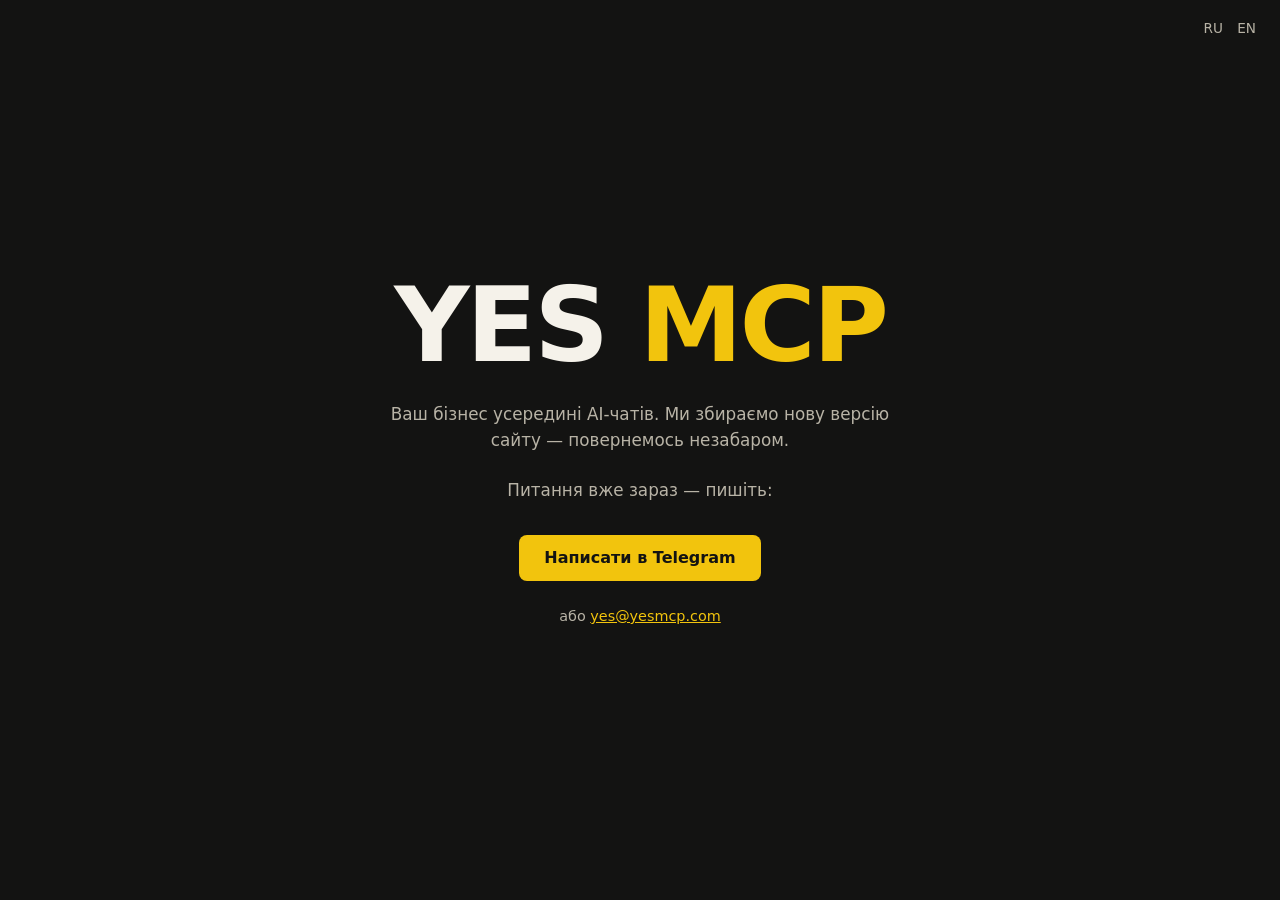
==== commit febe7909: "Placeholder: dark coming-soon stub (uk/ru/en) while v3 is in the works — v2 preserved in history Co-" ====
--- a/index.html
+++ b/index.html
@@ -3,301 +3,62 @@
 <head>
 <meta charset="utf-8">
 <meta name="viewport" content="width=device-width, initial-scale=1">
-<title>Yes MCP — Бізнес переїхав у ШІ-чати. Ми перевозимо ваш.</title>
-<meta name="description" content="Переносимо ваш продукт туди, де клієнт уже розмовляє зі ШІ: методика, наставник, аналітика, оплата — все в одному чаті. ChatGPT, Claude, Gemini.">
-<meta name="theme-color" content="#faf9f5">
+<title>Yes MCP — скоро</title>
+<meta name="description" content="Yes MCP — ваш бізнес усередині AI-чатів. Сайт у роботі.">
+<meta name="robots" content="noindex">
+<meta name="theme-color" content="#131312">
+<link rel="icon" type="image/svg+xml" href="/assets/favicon.svg">
 <link rel="canonical" href="https://yesmcp.com/">
-<meta property="og:title" content="Yes MCP — Бізнес переїхав у ШІ-чати. Ми перевозимо ваш.">
-<meta property="og:description" content="Методика, наставник, аналітика, оплата — все в одному чаті. ChatGPT, Claude, Gemini.">
-<meta property="og:url" content="https://yesmcp.com/">
-<meta property="og:type" content="website">
-<link rel="icon" type="image/svg+xml" href="/assets/favicon.svg">
-<script>document.documentElement.classList.add('js')</script>
-<link rel="preload" href="/assets/fonts/literata-var.woff2" as="font" type="font/woff2" crossorigin>
-<link rel="preload" href="/assets/fonts/plexsans-var.woff2" as="font" type="font/woff2" crossorigin>
-<link rel="stylesheet" href="/assets/styles.css">
-<script src="/assets/chat.js" defer></script>
+<link rel="alternate" hreflang="uk" href="https://yesmcp.com/">
+<link rel="alternate" hreflang="ru" href="https://yesmcp.com/ru/">
+<link rel="alternate" hreflang="en" href="https://yesmcp.com/en/">
+<link rel="alternate" hreflang="x-default" href="https://yesmcp.com/en/">
+<style>
+  :root { color-scheme: dark; }
+  * { margin: 0; box-sizing: border-box; }
+  body {
+    min-height: 100svh;
+    display: flex;
+    flex-direction: column;
+    align-items: center;
+    justify-content: center;
+    gap: 1.5rem;
+    padding: 2rem 1.25rem;
+    background: #131312;
+    color: #f5f2ea;
+    font-family: ui-sans-serif, system-ui, -apple-system, "Segoe UI", sans-serif;
+    text-align: center;
+  }
+  .mark {
+    font-size: clamp(3rem, 12vw, 6.5rem);
+    font-weight: 900;
+    letter-spacing: -0.03em;
+    text-transform: uppercase;
+    line-height: 1;
+  }
+  .mark span { color: #f2c40d; }
+  p { max-width: 32rem; line-height: 1.55; color: #b8b3a6; font-size: 1.05rem; }
+  .cta {
+    display: inline-block;
+    margin-top: 0.5rem;
+    padding: 0.85rem 1.6rem;
+    background: #f2c40d;
+    color: #131312;
+    font-weight: 700;
+    text-decoration: none;
+    border-radius: 0.5rem;
+  }
+  .langs { position: fixed; top: 1.25rem; right: 1.5rem; font-size: 0.85rem; }
+  .langs a { color: #b8b3a6; text-decoration: none; margin-left: 0.9rem; }
+  .langs a:hover { color: #f2c40d; }
+</style>
 </head>
 <body>
-
-<header class="top">
-  <div class="wrap top-in">
-    <a class="mark" href="/"><span class="yes">Yes</span><span class="mcp">MCP</span></a>
-    <nav class="langs" aria-label="Мова">
-      <a href="/" aria-current="page">UA</a>
-      <a href="/ru/">RU</a>
-      <a href="/en/">EN</a>
-    </nav>
-    <a class="btn" href="https://t.me/yesmcp">Показ за 15 хвилин</a>
-  </div>
-</header>
-
-<main>
-
-<div class="chat-hero grain">
-  <div class="wrap">
-    <div class="mega-wrap">
-      <p class="eyebrow center">MCP apps · ChatGPT · Claude · Gemini</p>
-      <h1 class="mega">Бізнес переїхав у ШІ-чати.<br><span class="acc">Ми перевозимо ваш.</span></h1>
-      <p class="mega-sub">Ваші клієнти вже щодня розмовляють зі ШІ. Тепер там може жити
-        і ваш бізнес — спробуйте, як це відчувається:</p>
-    </div>
-    <div class="chat-shell">
-      <div class="chat-win" aria-label="Інтерактивний симулятор: так виглядає ваш бізнес усередині ШІ-чату">
-        <div class="chat-head"><span class="dot pulse"></span>ШІ-ЧАТ · СИМУЛЯТОР: ВАШ БІЗНЕС УЖЕ ПІДКЛЮЧЕНО</div>
-        <div id="chatlog"></div>
-        <div id="chips"></div>
-      </div>
-      <p class="chat-hint">Інтерактивний симулятор — тицяйте у відповіді · <span class="dn">↓</span> нижче звичайний сайт</p>
-    </div>
-  </div>
-</div>
-
-<section class="split" id="path">
-  <div class="wrap">
-    <div class="kicker" data-reveal>Пряма лінія до вашої бази</div>
-    <h2 data-reveal style="--d:.08s">Канали, які ви орендуєте, — і канал, де клієнт приходить сам</h2>
-    <p class="lead" data-reveal style="--d:.16s">Люди, які вже купили у вас, щодня розмовляють зі ШІ.
-      Питання лише одне: чи є там ваш бізнес.</p>
-
-    <div class="vs-grid">
-      <div class="vs-col old" data-reveal>
-        <div class="vs-head">Утримання сьогодні · ви наздоганяєте</div>
-        <div class="pile">
-          <div class="win w1" data-reveal style="--d:.1s">
-            <div class="win-bar"><i></i><i></i><i></i><span>SMS-розсилка</span></div>
-            <div class="win-body">«Знижка −20% лише сьогодні!» — не прочитано</div>
-          </div>
-          <div class="win w2 dim" data-reveal style="--d:.2s">
-            <div class="win-bar"><i></i><i></i><i></i><span>email</span></div>
-            <div class="win-body">✉️ Ваш лист — у папці «Промоакції»</div>
-          </div>
-          <div class="win w4" data-reveal style="--d:.3s">
-            <div class="win-bar"><i></i><i></i><i></i><span>push-сповіщення</span></div>
-            <div class="win-body">🔕 Вимкнено першого ж тижня</div>
-          </div>
-          <div class="win w5 dead" data-reveal style="--d:.4s">
-            <div class="win-bar"><i></i><i></i><i></i><span>ваш застосунок</span></div>
-            <div class="win-body">Видалено — «місце закінчилось»</div>
-          </div>
-        </div>
-        <div class="vs-total">Ви щоразу платите за увагу — і бʼєтесь за неї з усіма</div>
-        <div class="vs-num">✕</div>
-      </div>
-
-      <div class="vs-col new" data-reveal style="--d:.25s">
-        <div class="vs-head">Агент у чаті · клієнт приходить сам</div>
-        <div class="why-panel">
-          <div class="why-big">Йому не треба вас згадувати, шукати чи розархівовувати.</div>
-          <ul class="why-list">
-            <li><b>Нуль боротьби за увагу</b> — клієнт сам відкриває чат, коли має питання чи потребу.</li>
-            <li><b>Нуль вартості торкання</b> — жодних платних розсилок і реклами навздогін.</li>
-            <li><b>Вся історія в одному місці</b> — покупки, прогрес, записи; агент памʼятає, що було в березні.</li>
-          </ul>
-          <div class="why-limit">Чесно: холодний трафік — це не до нас. Своя база — саме до нас.</div>
-        </div>
-        <div class="vs-total">Сервіс, який продає повторно — сам</div>
-        <div class="vs-num new-check">✓</div>
-      </div>
-    </div>
-  </div>
-</section>
-
-<section class="cases" id="cases">
-  <div class="wrap">
-    <div class="kicker" data-reveal>Сценарії</div>
-    <h2 data-reveal style="--d:.08s">Зіграйте їх самі — в симуляторі зверху</h2>
-    <div class="sc-row" data-reveal style="--d:.14s">
-      <button class="chip jump" data-go="shop1">🛍 Повторне замовлення</button>
-      <button class="chip jump" data-go="notify">📦 Лист очікування</button>
-      <button class="chip jump" data-go="shop4" data-say="А дай знижку 50% 😏">🛡 Знижка? За правилами</button>
-      <button class="chip jump" data-go="exp1">🎓 Розбір уроку + вправа</button>
-      <button class="chip jump" data-go="exp3" data-say="Скинь мені всі уроки PDF 😏">🔒 Захист курсу</button>
-      <button class="chip jump" data-go="exp4" data-say="Що далі після B1?">💰 Продовження курсу</button>
-      <button class="chip jump" data-go="svc1">📅 Запис о 23:40</button>
-      <button class="chip jump" data-go="svcmove">↔️ Перенесення візиту</button>
-      <button class="chip jump" data-go="svc4" data-say="А можна без передоплати?">🙅 Без передоплати?</button>
-    </div>
-  </div>
-</section>
-
-<section class="connect" id="connect">
-  <div class="wrap">
-    <div class="kicker" data-reveal>Механіка</div>
-    <h2 data-reveal style="--d:.08s">Як ваш клієнт підключається</h2>
-    <div class="steps">
-      <div class="step" data-reveal>
-        <div class="n">01</div>
-        <h3>Ви даєте посилання</h3>
-        <p>Після покупки, у листі, в біо, QR на упаковці — «підключи мене до свого ШІ».</p>
-      </div>
-      <div class="step" data-reveal style="--d:.12s">
-        <div class="n">02</div>
-        <h3>Клієнт додає вас за хвилину</h3>
-        <p>Один раз, як підписку на бота. Працює навіть на безкоштовному тарифі Claude.</p>
-      </div>
-      <div class="step" data-reveal style="--d:.24s">
-        <div class="n">03</div>
-        <h3>Ви — в кишені, поки корисні</h3>
-        <p>Клієнт може відключити вас одним кліком. Саме тому агент — корисний сервіс, а не спам.</p>
-      </div>
-    </div>
-    <div class="cta-row mid-cta" data-reveal style="--d:.3s">
-      <a class="btn big" href="https://t.me/yesmcp">Покажемо за 15 хвилин <span class="arr">→</span></a>
-    </div>
-  </div>
-</section>
-
-<section class="owner" id="owner">
-  <div class="wrap">
-    <div class="kicker" data-reveal>Власнику</div>
-    <h2 data-reveal style="--d:.08s">Ваші правила. Ваш журнал. Ваші системи</h2>
-    <div class="ledd">
-      <div class="lrow" data-reveal>
-        <span class="ln">01</span>
-        <h3>Журнал розмов</h3>
-        <p>Кожна розмова агента з клієнтом — у вашому журналі: питання, покупки, точки, де люди зупиняються.</p>
-      </div>
-      <div class="lrow" data-reveal style="--d:.08s">
-        <span class="ln">02</span>
-        <h3>Правила замість імпровізацій</h3>
-        <p>Знижки, обіцянки й формулювання — за вашими правилами. Поза матеріалами — чесне «цього немає».</p>
-      </div>
-      <div class="lrow" data-reveal style="--d:.16s">
-        <span class="ln">03</span>
-        <h3>Інтеграції з тим, чим ви вже користуєтесь</h3>
-        <p>Google Calendar · Нова Пошта · monobank · WayForPay · KeyCRM · GetCourse — через API, під ваш стек, обсяг фіксуємо після примірки.</p>
-      </div>
-    </div>
-    <div class="rules" data-reveal style="--d:.22s">
-      <div class="rule">Поза матеріалами — чесне «цього немає»</div>
-      <div class="rule">Кожна цитата — дослівно, до абзацу</div>
-      <div class="rule">Знижки — діють за вашими правилами</div>
-    </div>
-  </div>
-</section>
-
-<section class="hosts" id="hosts">
-  <div class="marq" aria-label="ChatGPT, Claude, Gemini — відкритий протокол MCP">
-    <div class="marq-track">
-      <span>ChatGPT <i>✳</i> Claude <i>✳</i> Gemini <i>✳</i> MCP <i>✳</i> ChatGPT <i>✳</i> Claude <i>✳</i> Gemini <i>✳</i> MCP <i>✳</i> </span><span aria-hidden="true">ChatGPT <i>✳</i> Claude <i>✳</i> Gemini <i>✳</i> MCP <i>✳</i> ChatGPT <i>✳</i> Claude <i>✳</i> Gemini <i>✳</i> MCP <i>✳</i> </span>
-    </div>
-  </div>
-  <div class="wrap host-notes">
-    <div class="host-cols" data-reveal>
-      <div class="host-col">
-        <div class="hc-name">Claude</div>
-        <div class="hc-note">повна версія: агент, картки, памʼять — перевірено живим продуктом</div>
-      </div>
-      <div class="host-col">
-        <div class="hc-name">ChatGPT</div>
-        <div class="hc-note">застосунки в чаті; оплата — через сторінку</div>
-      </div>
-      <div class="host-col">
-        <div class="hc-name">Gemini</div>
-        <div class="hc-note">агентний режим Spark — на підході</div>
-      </div>
-    </div>
-    <p class="note-line" data-reveal style="--d:.1s">Будуємо один раз на відкритому протоколі MCP. Зміниться лідер серед ШІ —
-      ваш агент і ваша база просто переїдуть на новий хост.</p>
-  </div>
-</section>
-
-<section id="how">
-  <div class="wrap">
-    <div class="kicker" data-reveal>Як ми працюємо</div>
-    <h2 data-reveal style="--d:.08s">Від показу до запуску</h2>
-    <div class="steps">
-      <div class="step" data-reveal>
-        <div class="n">01</div>
-        <h3>Показ за 15 хвилин</h3>
-        <p>Живе демо з телефона, не слайди.</p>
-      </div>
-      <div class="step" data-reveal style="--d:.12s">
-        <div class="n">02</div>
-        <h3>Приміряємо на ваш бізнес</h3>
-        <p>Ваші матеріали чи каталог → що вміє перша версія.</p>
-      </div>
-      <div class="step" data-reveal style="--d:.24s">
-        <div class="n">03</div>
-        <h3>Збірка і запуск</h3>
-        <p>Фіксований обсяг і термін. Продукт — у чаті ваших клієнтів.</p>
-      </div>
-    </div>
-  </div>
-</section>
-
-<section class="faq" id="faq">
-  <div class="wrap">
-    <div class="kicker" data-reveal>Чесні відповіді</div>
-    <h2 data-reveal style="--d:.08s">Що зазвичай питають першим</h2>
-    <div class="faq-list">
-      <div class="qa" data-reveal>
-        <h3>Чим це відрізняється від чат-бота на сайті?</h3>
-        <p>Бот чекає на вашому сайті — агент живе там, куди клієнт і так заходить щодня.
-           Він памʼятає історію клієнта, показує живі картки замість тексту і діє за
-           вашими правилами — у знижках, обіцянках і формулюваннях.</p>
-      </div>
-      <div class="qa" data-reveal style="--d:.06s">
-        <h3>А він не почне вигадувати?</h3>
-        <p>Поза вашими матеріалами агент чесно відповідає, що цього немає.
-           Кожну цитату можна перевірити дослівно — до абзацу джерела, а для
-           відеокурсів — до таймкоду.</p>
-      </div>
-      <div class="qa" data-reveal style="--d:.12s">
-        <h3>Як мої клієнти підключаться?</h3>
-        <p>Одне посилання або QR — після покупки, у листі, в біо. Хвилина, один раз,
-           нічого встановлювати не треба: працює у звичному чаті з телефона, навіть
-           на безкоштовному тарифі Claude.</p>
-      </div>
-      <div class="qa" data-reveal style="--d:.18s">
-        <h3>А якщо мої клієнти не користуються ШІ-чатами?</h3>
-        <p>Частина — вже користується, і саме вона найактивніша. Починаємо з цього
-           сегмента: сайт і соцмережі нікуди не зникають, агент — додаткова пряма
-           лінія, а не заміна всього.</p>
-      </div>
-      <div class="qa" data-reveal style="--d:.24s">
-        <h3>Скільки це коштує?</h3>
-        <p>Перший крок безплатний — 15 хвилин живого демо. Далі фіксований обсяг і
-           термін під ваш бізнес: ціну називаємо після примірки, а не «від» зі стелі.</p>
-      </div>
-    </div>
-  </div>
-</section>
-
-<div class="fin grain">
-  <div class="wrap">
-    <div class="kicker" data-reveal>Yes MCP</div>
-    <h2 data-reveal style="--d:.08s">Бізнес переїхав у ШІ-чати.<br>Ми перевозимо ваш.</h2>
-    <div class="cta-row" data-reveal style="--d:.16s">
-      <a class="btn big" href="https://t.me/yesmcp">Написати в Telegram <span class="arr">→</span></a>
-      <a class="btn big ghost" href="mailto:yes@yesmcp.com?subject=Показ%20за%2015%20хвилин">Email</a>
-    </div>
-    <p class="mail" data-reveal style="--d:.24s">yes@yesmcp.com · відповідаємо в той самий день</p>
-    <div class="fin-jumps" data-reveal style="--d:.3s">
-      <span class="fj-label">Не потикали симулятор? Він зверху ↑</span>
-      <button class="chip jump" data-go="shop1">🛍&nbsp;Магазин</button>
-      <button class="chip jump" data-go="exp1">🎓&nbsp;Курс</button>
-      <button class="chip jump" data-go="svc1">📅&nbsp;Записи</button>
-    </div>
-  </div>
-</div>
-
-</main>
-
-<footer>
-  <div class="wrap foot-in">
-    <a class="mark" href="/"><span class="yes">Yes</span><span class="mcp">MCP</span></a>
-    <nav class="foot-links" aria-label="Соцмережі">
-      <a href="https://github.com/yesmcp">GitHub</a>
-      <a href="https://x.com/YesMCPapp">X</a>
-      <a href="https://www.linkedin.com/company/yesmcp">LinkedIn</a>
-      <a href="https://www.youtube.com/@YesMCPapp">YouTube</a>
-      <a href="https://t.me/yesmcp">Telegram</a>
-    </nav>
-    <span>© 2026 Yes MCP</span>
-  </div>
-</footer>
-
+  <nav class="langs" aria-label="Мова"><a href="/ru/">RU</a><a href="/en/">EN</a></nav>
+  <div class="mark">Yes <span>MCP</span></div>
+  <p>Ваш бізнес усередині AI-чатів. Ми збираємо нову версію сайту — повернемось незабаром.</p>
+  <p>Питання вже зараз — пишіть:</p>
+  <a class="cta" href="https://t.me/yesmcp">Написати в Telegram</a>
+  <p style="font-size:0.9rem">або <a href="mailto:yes@yesmcp.com" style="color:#f2c40d">yes@yesmcp.com</a></p>
 </body>
 </html>
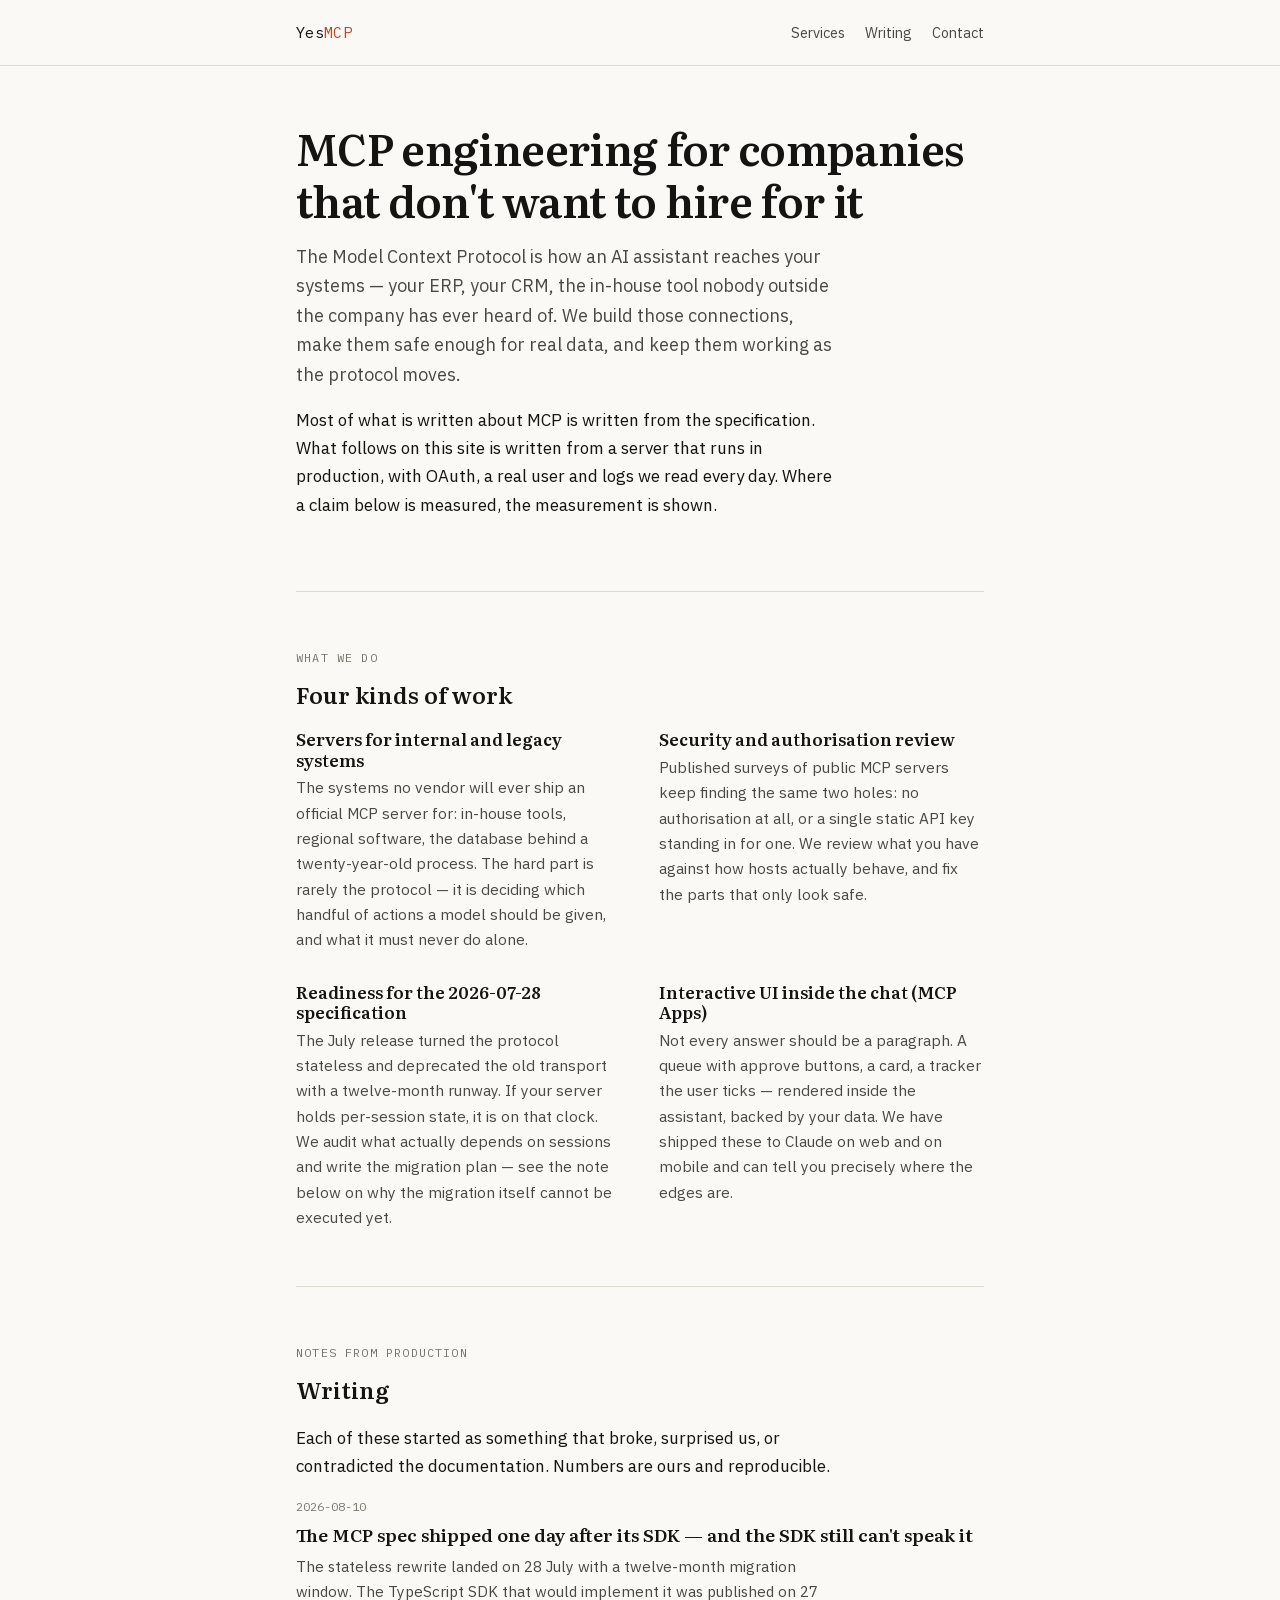
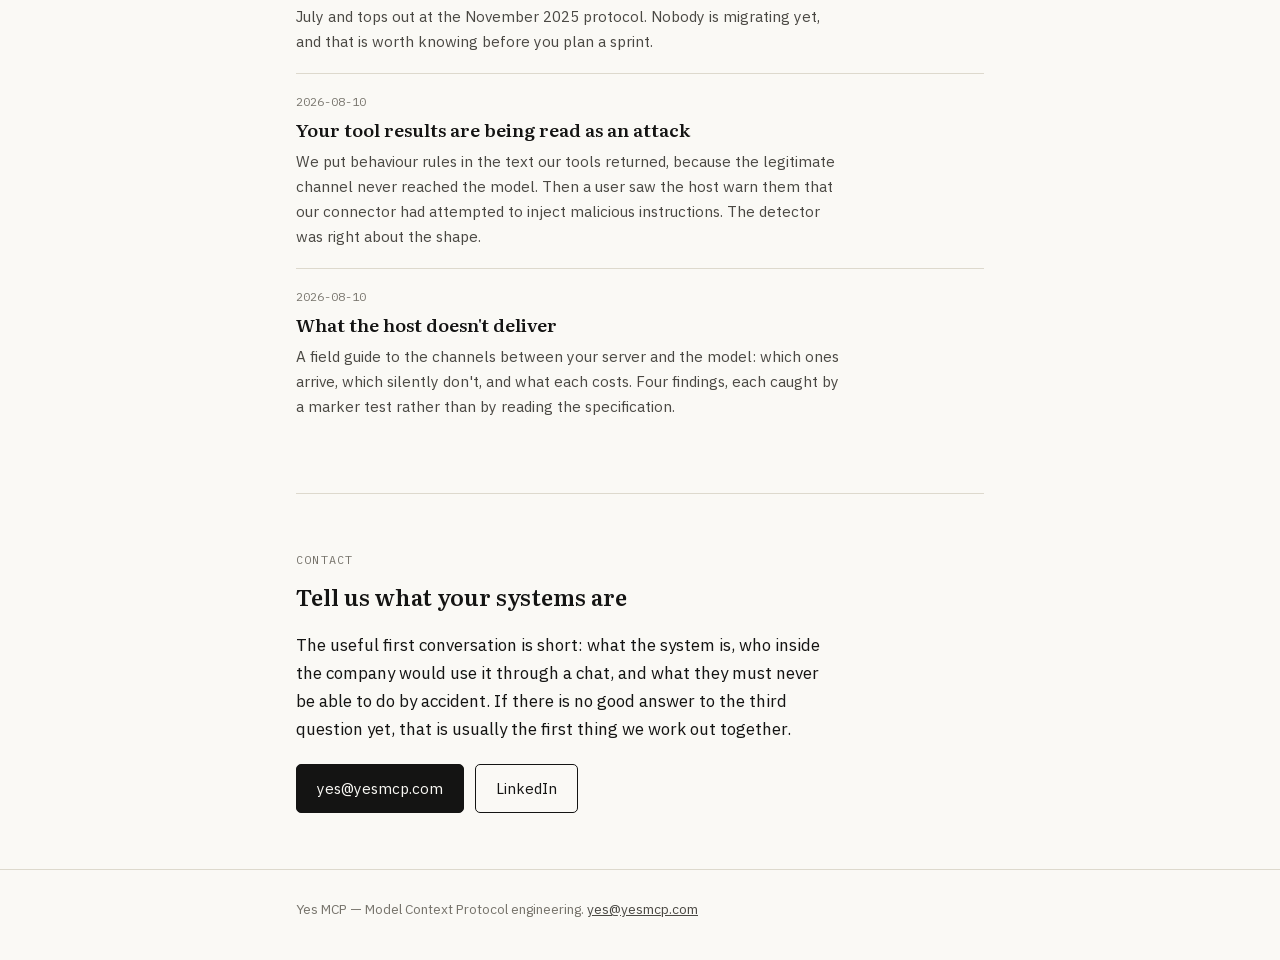
==== commit 47fd636a: "Showcase v1: English expertise site for the contractor positioning (D-004) Replaces the coming-soon " ====
--- a/index.html
+++ b/index.html
@@ -1,64 +1,157 @@
 <!doctype html>
-<html lang="uk">
+<html lang="en">
 <head>
 <meta charset="utf-8">
 <meta name="viewport" content="width=device-width, initial-scale=1">
-<title>Yes MCP — скоро</title>
-<meta name="description" content="Yes MCP — ваш бізнес усередині AI-чатів. Сайт у роботі.">
-<meta name="robots" content="noindex">
-<meta name="theme-color" content="#131312">
+<title>Yes MCP — MCP engineering for companies</title>
+<meta name="description" content="We build, harden and maintain Model Context Protocol servers for companies that need the capability without hiring for it. Notes from production, not from the spec.">
+<link rel="canonical" href="https://yesmcp.com/">
+<meta property="og:title" content="Yes MCP — MCP engineering for companies">
+<meta property="og:description" content="We build, harden and maintain MCP servers. Notes from production, not from the spec.">
+<meta property="og:url" content="https://yesmcp.com/">
+<meta property="og:type" content="website">
 <link rel="icon" type="image/svg+xml" href="/assets/favicon.svg">
-<link rel="canonical" href="https://yesmcp.com/">
-<link rel="alternate" hreflang="uk" href="https://yesmcp.com/">
-<link rel="alternate" hreflang="ru" href="https://yesmcp.com/ru/">
-<link rel="alternate" hreflang="en" href="https://yesmcp.com/en/">
-<link rel="alternate" hreflang="x-default" href="https://yesmcp.com/en/">
-<style>
-  :root { color-scheme: dark; }
-  * { margin: 0; box-sizing: border-box; }
-  body {
-    min-height: 100svh;
-    display: flex;
-    flex-direction: column;
-    align-items: center;
-    justify-content: center;
-    gap: 1.5rem;
-    padding: 2rem 1.25rem;
-    background: #131312;
-    color: #f5f2ea;
-    font-family: ui-sans-serif, system-ui, -apple-system, "Segoe UI", sans-serif;
-    text-align: center;
-  }
-  .mark {
-    font-size: clamp(3rem, 12vw, 6.5rem);
-    font-weight: 900;
-    letter-spacing: -0.03em;
-    text-transform: uppercase;
-    line-height: 1;
-  }
-  .mark span { color: #f2c40d; }
-  p { max-width: 32rem; line-height: 1.55; color: #b8b3a6; font-size: 1.05rem; }
-  .cta {
-    display: inline-block;
-    margin-top: 0.5rem;
-    padding: 0.85rem 1.6rem;
-    background: #f2c40d;
-    color: #131312;
-    font-weight: 700;
-    text-decoration: none;
-    border-radius: 0.5rem;
-  }
-  .langs { position: fixed; top: 1.25rem; right: 1.5rem; font-size: 0.85rem; }
-  .langs a { color: #b8b3a6; text-decoration: none; margin-left: 0.9rem; }
-  .langs a:hover { color: #f2c40d; }
-</style>
+<link rel="preload" href="/assets/fonts/plexsans-var.woff2" as="font" type="font/woff2" crossorigin>
+<link rel="preload" href="/assets/fonts/literata-var.woff2" as="font" type="font/woff2" crossorigin>
+<link rel="stylesheet" href="/assets/site.css">
 </head>
 <body>
-  <nav class="langs" aria-label="Мова"><a href="/ru/">RU</a><a href="/en/">EN</a></nav>
-  <div class="mark">Yes <span>MCP</span></div>
-  <p>Ваш бізнес усередині AI-чатів. Ми збираємо нову версію сайту — повернемось незабаром.</p>
-  <p>Питання вже зараз — пишіть:</p>
-  <a class="cta" href="https://t.me/yesmcp">Написати в Telegram</a>
-  <p style="font-size:0.9rem">або <a href="mailto:yes@yesmcp.com" style="color:#f2c40d">yes@yesmcp.com</a></p>
+
+<header class="top">
+  <div class="wrap top-in">
+    <a class="mark" href="/">Yes<b>MCP</b></a>
+    <nav class="nav">
+      <a href="#services">Services</a>
+      <a href="#writing">Writing</a>
+      <a href="#contact">Contact</a>
+    </nav>
+  </div>
+</header>
+
+<main class="wrap">
+
+  <section>
+    <h1>MCP engineering for companies that don't want to hire for it</h1>
+    <p class="lede">
+      The Model Context Protocol is how an AI assistant reaches your systems — your ERP, your CRM,
+      the in-house tool nobody outside the company has ever heard of. We build those connections,
+      make them safe enough for real data, and keep them working as the protocol moves.
+    </p>
+    <p>
+      Most of what is written about MCP is written from the specification. What follows on this
+      site is written from a server that runs in production, with OAuth, a real user and logs we
+      read every day. Where a claim below is measured, the measurement is shown.
+    </p>
+  </section>
+
+  <section id="services">
+    <p class="eyebrow">What we do</p>
+    <h2>Four kinds of work</h2>
+    <div class="grid">
+      <div>
+        <h3>Servers for internal and legacy systems</h3>
+        <p>
+          The systems no vendor will ever ship an official MCP server for: in-house tools,
+          regional software, the database behind a twenty-year-old process. The hard part is
+          rarely the protocol — it is deciding which handful of actions a model should be given,
+          and what it must never do alone.
+        </p>
+      </div>
+      <div>
+        <h3>Security and authorisation review</h3>
+        <p>
+          Published surveys of public MCP servers keep finding the same two holes: no
+          authorisation at all, or a single static API key standing in for one. We review what
+          you have against how hosts actually behave, and fix the parts that only look safe.
+        </p>
+      </div>
+      <div>
+        <h3>Readiness for the 2026-07-28 specification</h3>
+        <p>
+          The July release turned the protocol stateless and deprecated the old transport with a
+          twelve-month runway. If your server holds per-session state, it is on that clock. We
+          audit what actually depends on sessions and write the migration plan — see the note
+          below on why the migration itself cannot be executed yet.
+        </p>
+      </div>
+      <div>
+        <h3>Interactive UI inside the chat (MCP Apps)</h3>
+        <p>
+          Not every answer should be a paragraph. A queue with approve buttons, a card, a tracker
+          the user ticks — rendered inside the assistant, backed by your data. We have shipped
+          these to Claude on web and on mobile and can tell you precisely where the edges are.
+        </p>
+      </div>
+    </div>
+  </section>
+
+  <section id="writing">
+    <p class="eyebrow">Notes from production</p>
+    <h2>Writing</h2>
+    <p>
+      Each of these started as something that broke, surprised us, or contradicted the
+      documentation. Numbers are ours and reproducible.
+    </p>
+    <ul class="posts">
+      <li>
+        <a href="/writing/spec-shipped-after-its-sdk/">
+          <span class="d">2026-08-10</span>
+          <span class="t">The MCP spec shipped one day after its SDK — and the SDK still can't speak it</span>
+        </a>
+        <p class="s">
+          The stateless rewrite landed on 28 July with a twelve-month migration window. The
+          TypeScript SDK that would implement it was published on 27 July and tops out at the
+          November 2025 protocol. Nobody is migrating yet, and that is worth knowing before you
+          plan a sprint.
+        </p>
+      </li>
+      <li>
+        <a href="/writing/tool-results-read-as-injection/">
+          <span class="d">2026-08-10</span>
+          <span class="t">Your tool results are being read as an attack</span>
+        </a>
+        <p class="s">
+          We put behaviour rules in the text our tools returned, because the legitimate channel
+          never reached the model. Then a user saw the host warn them that our connector had
+          attempted to inject malicious instructions. The detector was right about the shape.
+        </p>
+      </li>
+      <li>
+        <a href="/writing/what-the-host-does-not-deliver/">
+          <span class="d">2026-08-10</span>
+          <span class="t">What the host doesn't deliver</span>
+        </a>
+        <p class="s">
+          A field guide to the channels between your server and the model: which ones arrive,
+          which silently don't, and what each costs. Four findings, each caught by a marker test
+          rather than by reading the specification.
+        </p>
+      </li>
+    </ul>
+  </section>
+
+  <section id="contact">
+    <p class="eyebrow">Contact</p>
+    <h2>Tell us what your systems are</h2>
+    <p>
+      The useful first conversation is short: what the system is, who inside the company would
+      use it through a chat, and what they must never be able to do by accident. If there is no
+      good answer to the third question yet, that is usually the first thing we work out together.
+    </p>
+    <div class="cta-row">
+      <a class="btn btn-primary" href="mailto:yes@yesmcp.com">yes@yesmcp.com</a>
+      <a class="btn btn-ghost" href="https://www.linkedin.com/company/yesmcp/">LinkedIn</a>
+    </div>
+  </section>
+
+</main>
+
+<footer>
+  <div class="wrap">
+    Yes MCP — Model Context Protocol engineering.
+    <a href="mailto:yes@yesmcp.com">yes@yesmcp.com</a>
+  </div>
+</footer>
+
 </body>
 </html>
--- a/assets/site.css
+++ b/assets/site.css
@@ -0,0 +1,149 @@
+/* Yes MCP — expertise showcase. One stylesheet, no framework, no external domains.
+   Fonts are self-hosted subsets carried over from the v2 landing (128 KB total). */
+
+@font-face {
+  font-family: 'Literata';
+  src: url('/assets/fonts/literata-var.woff2') format('woff2-variations');
+  font-weight: 200 900; font-style: normal; font-display: swap;
+}
+@font-face {
+  font-family: 'Literata';
+  src: url('/assets/fonts/literata-italic-600.woff2') format('woff2');
+  font-weight: 600; font-style: italic; font-display: swap;
+}
+@font-face {
+  font-family: 'Plex Sans';
+  src: url('/assets/fonts/plexsans-var.woff2') format('woff2-variations');
+  font-weight: 100 700; font-style: normal; font-display: swap;
+}
+@font-face {
+  font-family: 'Plex Mono';
+  src: url('/assets/fonts/plexmono-400.woff2') format('woff2');
+  font-weight: 400; font-style: normal; font-display: swap;
+}
+
+:root {
+  --paper: #faf9f5;
+  --paper-2: #f0eee6;
+  --ink: #141413;
+  --ink-2: #4a4843;
+  --ink-3: #77746c;
+  --rule: #ddd9cd;
+  --accent: #b8492a;
+  --measure: 34rem;
+  color-scheme: light;
+}
+
+*, *::before, *::after { box-sizing: border-box; }
+html { -webkit-text-size-adjust: 100%; }
+body {
+  margin: 0;
+  background: var(--paper);
+  color: var(--ink);
+  font-family: 'Plex Sans', ui-sans-serif, system-ui, sans-serif;
+  font-size: 17px;
+  line-height: 1.65;
+  font-synthesis-weight: none;
+}
+
+/* ── layout ─────────────────────────────────────────────────────────── */
+.wrap { max-width: 46rem; margin: 0 auto; padding: 0 1.5rem; }
+main { padding-bottom: 5rem; }
+section { padding: 3.5rem 0; border-top: 1px solid var(--rule); }
+section:first-of-type { border-top: 0; }
+
+/* ── masthead ───────────────────────────────────────────────────────── */
+.top { border-bottom: 1px solid var(--rule); }
+.top-in {
+  display: flex; align-items: baseline; justify-content: space-between;
+  gap: 1rem; padding-top: 1.25rem; padding-bottom: 1.25rem;
+}
+.mark {
+  font-family: 'Plex Mono', ui-monospace, monospace;
+  font-size: 0.95rem; letter-spacing: 0.02em;
+  text-decoration: none; color: var(--ink); white-space: nowrap;
+}
+.mark b { font-weight: 400; color: var(--accent); }
+.nav { display: flex; gap: 1.25rem; font-size: 0.9rem; }
+.nav a { color: var(--ink-2); text-decoration: none; }
+.nav a:hover { color: var(--accent); }
+
+/* ── type ───────────────────────────────────────────────────────────── */
+h1, h2, h3 { font-family: 'Literata', Georgia, serif; font-weight: 600; line-height: 1.2; }
+h1 { font-size: clamp(1.9rem, 4.5vw, 2.7rem); margin: 0 0 1rem; letter-spacing: -0.015em; }
+h2 { font-size: 1.4rem; margin: 0 0 1.25rem; }
+h3 { font-size: 1.06rem; margin: 0 0 0.35rem; font-weight: 600; }
+p { margin: 0 0 1.05rem; max-width: var(--measure); }
+a { color: var(--accent); }
+.lede { font-size: 1.12rem; color: var(--ink-2); max-width: var(--measure); }
+.eyebrow {
+  font-family: 'Plex Mono', monospace; font-size: 0.74rem; letter-spacing: 0.1em;
+  text-transform: uppercase; color: var(--ink-3); margin: 0 0 0.9rem;
+}
+code, .mono { font-family: 'Plex Mono', ui-monospace, monospace; font-size: 0.88em; }
+code { background: var(--paper-2); padding: 0.1em 0.32em; border-radius: 3px; }
+pre {
+  background: var(--paper-2); border: 1px solid var(--rule); border-radius: 6px;
+  padding: 0.9rem 1rem; overflow-x: auto; font-size: 0.82rem; line-height: 1.55;
+  margin: 0 0 1.4rem;
+}
+pre code { background: none; padding: 0; }
+blockquote {
+  margin: 0 0 1.4rem; padding-left: 1rem; border-left: 3px solid var(--rule);
+  color: var(--ink-2); font-style: italic;
+}
+
+/* ── services ───────────────────────────────────────────────────────── */
+.grid { display: grid; gap: 1.6rem; grid-template-columns: 1fr; }
+@media (min-width: 44rem) { .grid { grid-template-columns: 1fr 1fr; gap: 1.8rem 2.4rem; } }
+.grid p { font-size: 0.96rem; color: var(--ink-2); margin: 0; }
+
+/* ── writing list ───────────────────────────────────────────────────── */
+.posts { list-style: none; margin: 0; padding: 0; }
+.posts li { padding: 1.15rem 0; border-top: 1px solid var(--rule); }
+.posts li:first-child { border-top: 0; padding-top: 0; }
+.posts a { text-decoration: none; color: var(--ink); }
+.posts a:hover .t { color: var(--accent); }
+.posts .t { font-family: 'Literata', Georgia, serif; font-size: 1.1rem; font-weight: 600; display: block; }
+.posts .d {
+  font-family: 'Plex Mono', monospace; font-size: 0.75rem; color: var(--ink-3);
+  display: block; margin-bottom: 0.2rem;
+}
+.posts .s { font-size: 0.95rem; color: var(--ink-2); margin: 0.3rem 0 0; max-width: var(--measure); }
+
+/* ── article ────────────────────────────────────────────────────────── */
+article { padding: 3rem 0 0; }
+article h2 { margin-top: 2.5rem; }
+article ul { max-width: var(--measure); padding-left: 1.15rem; }
+article li { margin-bottom: 0.5rem; }
+.meta {
+  font-family: 'Plex Mono', monospace; font-size: 0.76rem; color: var(--ink-3);
+  margin: 0 0 1.5rem;
+}
+.back { display: inline-block; margin-top: 3rem; font-size: 0.9rem; }
+
+/* Facts we measured ourselves get a visible frame — the whole point of this site. */
+.evidence {
+  background: var(--paper-2); border: 1px solid var(--rule); border-left: 3px solid var(--accent);
+  border-radius: 4px; padding: 1rem 1.15rem; margin: 0 0 1.4rem; max-width: var(--measure);
+}
+.evidence p:last-child { margin-bottom: 0; }
+.evidence .eyebrow { margin-bottom: 0.5rem; }
+
+/* ── contact ────────────────────────────────────────────────────────── */
+.cta-row { display: flex; flex-wrap: wrap; gap: 0.7rem; margin-top: 1.3rem; }
+.btn {
+  display: inline-block; padding: 0.68rem 1.25rem; border-radius: 5px;
+  text-decoration: none; font-size: 0.95rem; border: 1px solid var(--ink);
+}
+.btn-primary { background: var(--ink); color: var(--paper); }
+.btn-primary:hover { background: var(--accent); border-color: var(--accent); }
+.btn-ghost { color: var(--ink); }
+.btn-ghost:hover { border-color: var(--accent); color: var(--accent); }
+
+/* ── footer ─────────────────────────────────────────────────────────── */
+footer {
+  border-top: 1px solid var(--rule); padding: 1.75rem 0 2.5rem;
+  font-size: 0.85rem; color: var(--ink-3);
+}
+footer a { color: var(--ink-2); }
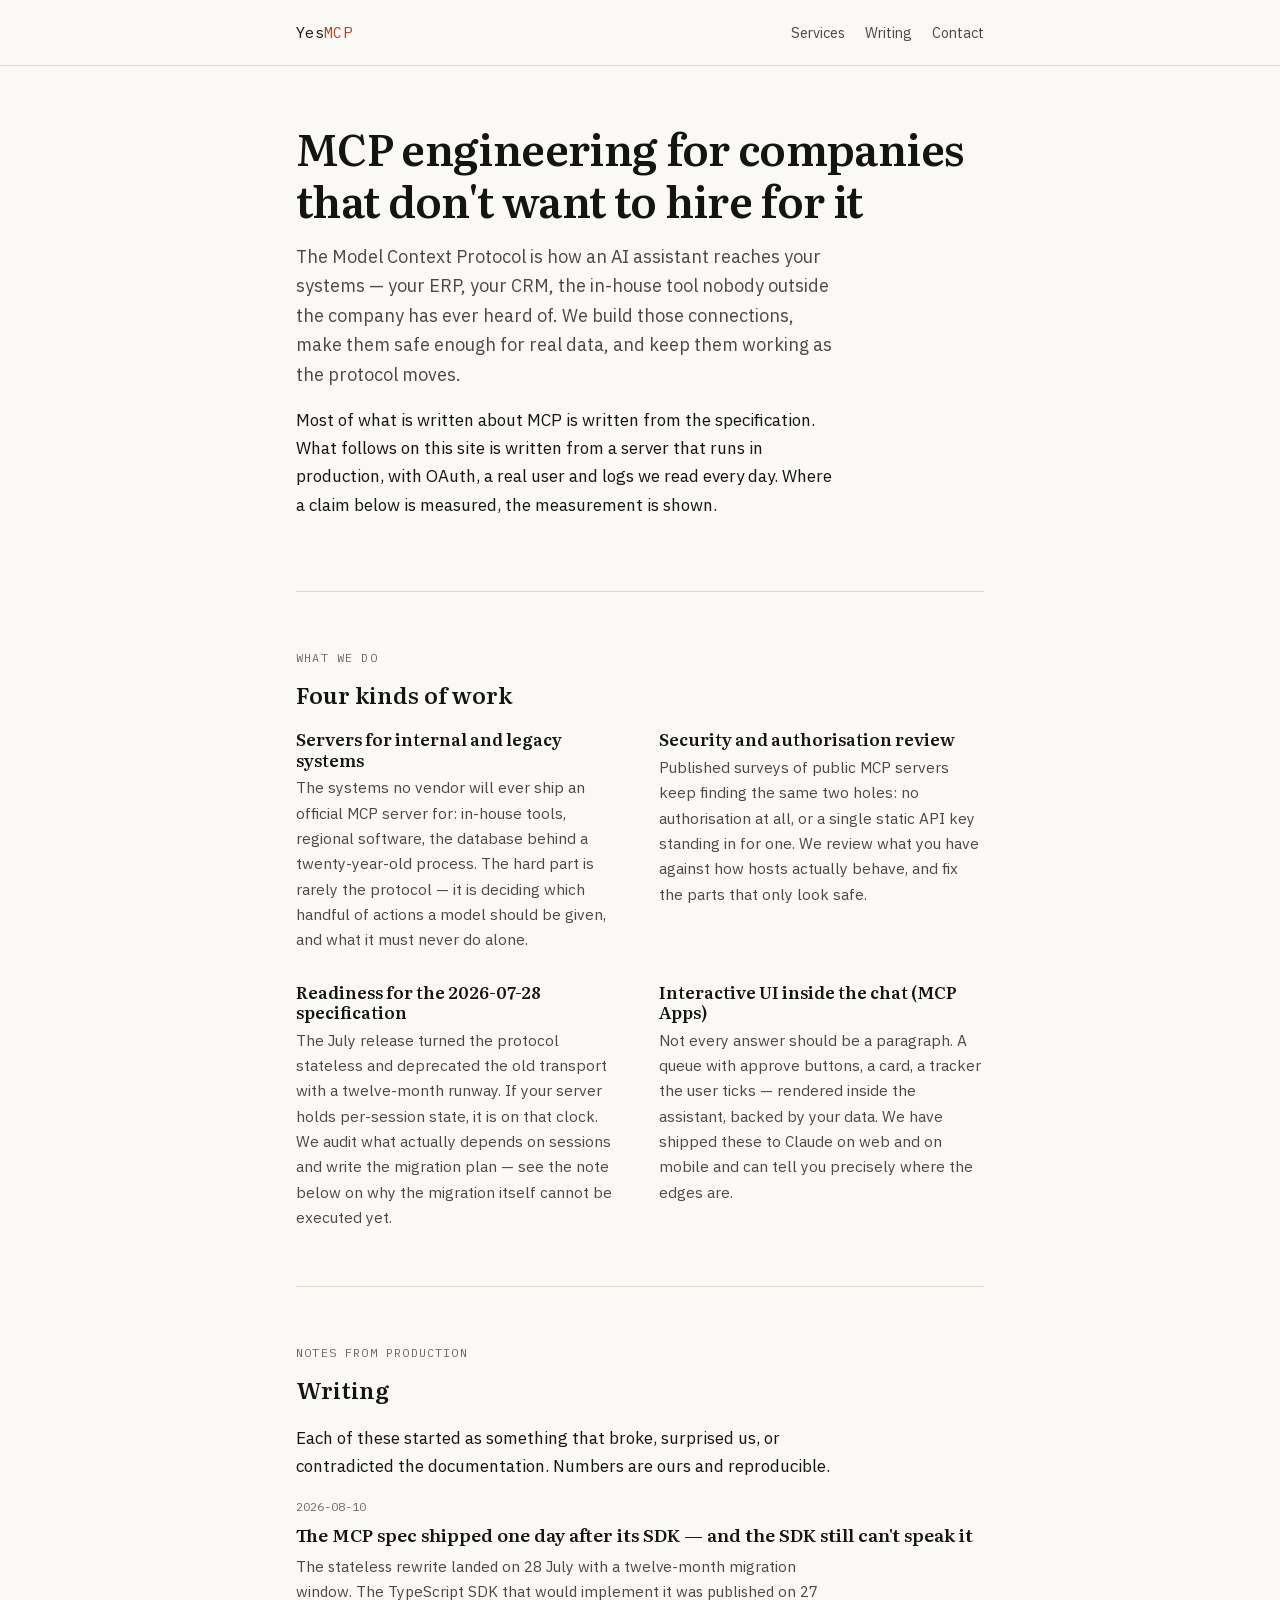
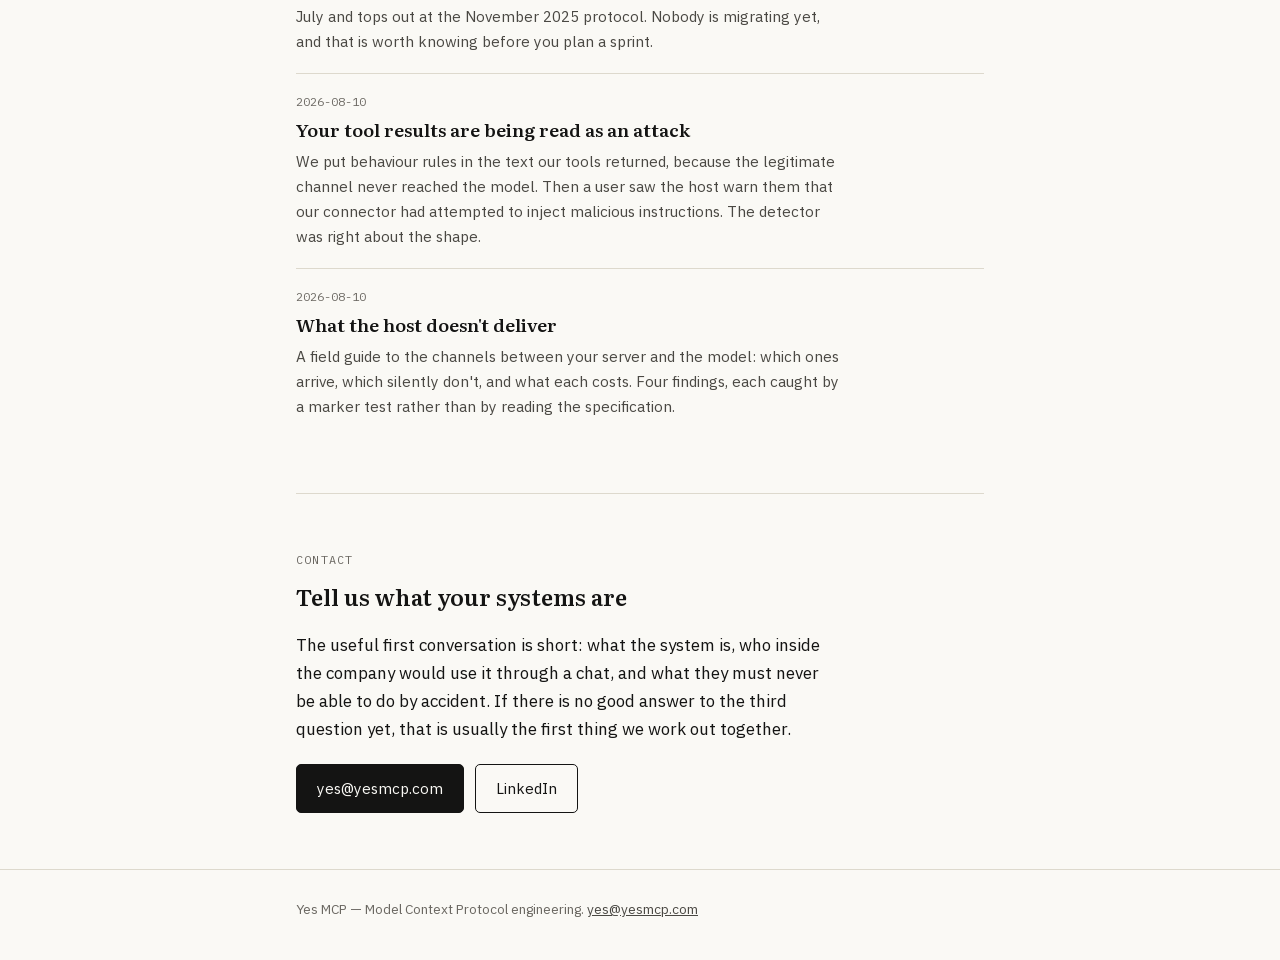
==== commit a48263d6: "Close the ETALON gaps: robots, sitemap, schema, headers, a11y Audited the showcase against wp.awrshi" ====
--- a/index.html
+++ b/index.html
@@ -14,8 +14,34 @@
 <link rel="preload" href="/assets/fonts/plexsans-var.woff2" as="font" type="font/woff2" crossorigin>
 <link rel="preload" href="/assets/fonts/literata-var.woff2" as="font" type="font/woff2" crossorigin>
 <link rel="stylesheet" href="/assets/site.css">
+<script type="application/ld+json">
+{
+  "@context": "https://schema.org",
+  "@graph": [
+    {
+      "@type": "Organization",
+      "@id": "https://yesmcp.com/#organization",
+      "name": "Yes MCP",
+      "url": "https://yesmcp.com/",
+      "email": "yes@yesmcp.com",
+      "description": "Model Context Protocol engineering for companies: custom servers over internal and legacy systems, security and authorisation review, specification-migration readiness, and interactive UI inside AI assistants.",
+      "sameAs": ["https://www.linkedin.com/company/yesmcp/"],
+      "knowsAbout": ["Model Context Protocol", "MCP servers", "MCP Apps", "AI agent integration", "OAuth 2.1", "LLM tool design"]
+    },
+    {
+      "@type": "WebSite",
+      "@id": "https://yesmcp.com/#website",
+      "url": "https://yesmcp.com/",
+      "name": "Yes MCP",
+      "publisher": {"@id": "https://yesmcp.com/#organization"},
+      "inLanguage": "en"
+    }
+  ]
+}
+</script>
 </head>
 <body>
+<a class="skip" href="#main">Skip to content</a>
 
 <header class="top">
   <div class="wrap top-in">
@@ -28,7 +54,7 @@
   </div>
 </header>
 
-<main class="wrap">
+<main class="wrap" id="main">
 
   <section>
     <h1>MCP engineering for companies that don't want to hire for it</h1>
--- a/assets/site.css
+++ b/assets/site.css
@@ -27,9 +27,9 @@
   --paper-2: #f0eee6;
   --ink: #141413;
   --ink-2: #4a4843;
-  --ink-3: #77746c;
+  --ink-3: #6b6862;   /* 5.27:1 on paper, 4.78:1 on paper-2 — WCAG AA at any size (was #77746c = 4.43/4.02, failed) */
   --rule: #ddd9cd;
-  --accent: #b8492a;
+  --accent: #ad4527;  /* 5.45:1 / 4.94:1 — AA on both surfaces (was #b8492a = 4.49 on paper-2, borderline) */
   --measure: 34rem;
   color-scheme: light;
 }
@@ -45,6 +45,14 @@
   line-height: 1.65;
   font-synthesis-weight: none;
 }
+
+/* Skip-link: keyboard users should not tab the masthead on every page. */
+.skip {
+  position: absolute; left: -9999px; top: 0; z-index: 10;
+  background: var(--ink); color: var(--paper); padding: 0.6rem 1rem;
+  text-decoration: none; border-radius: 0 0 4px 0;
+}
+.skip:focus { left: 0; }
 
 /* ── layout ─────────────────────────────────────────────────────────── */
 .wrap { max-width: 46rem; margin: 0 auto; padding: 0 1.5rem; }
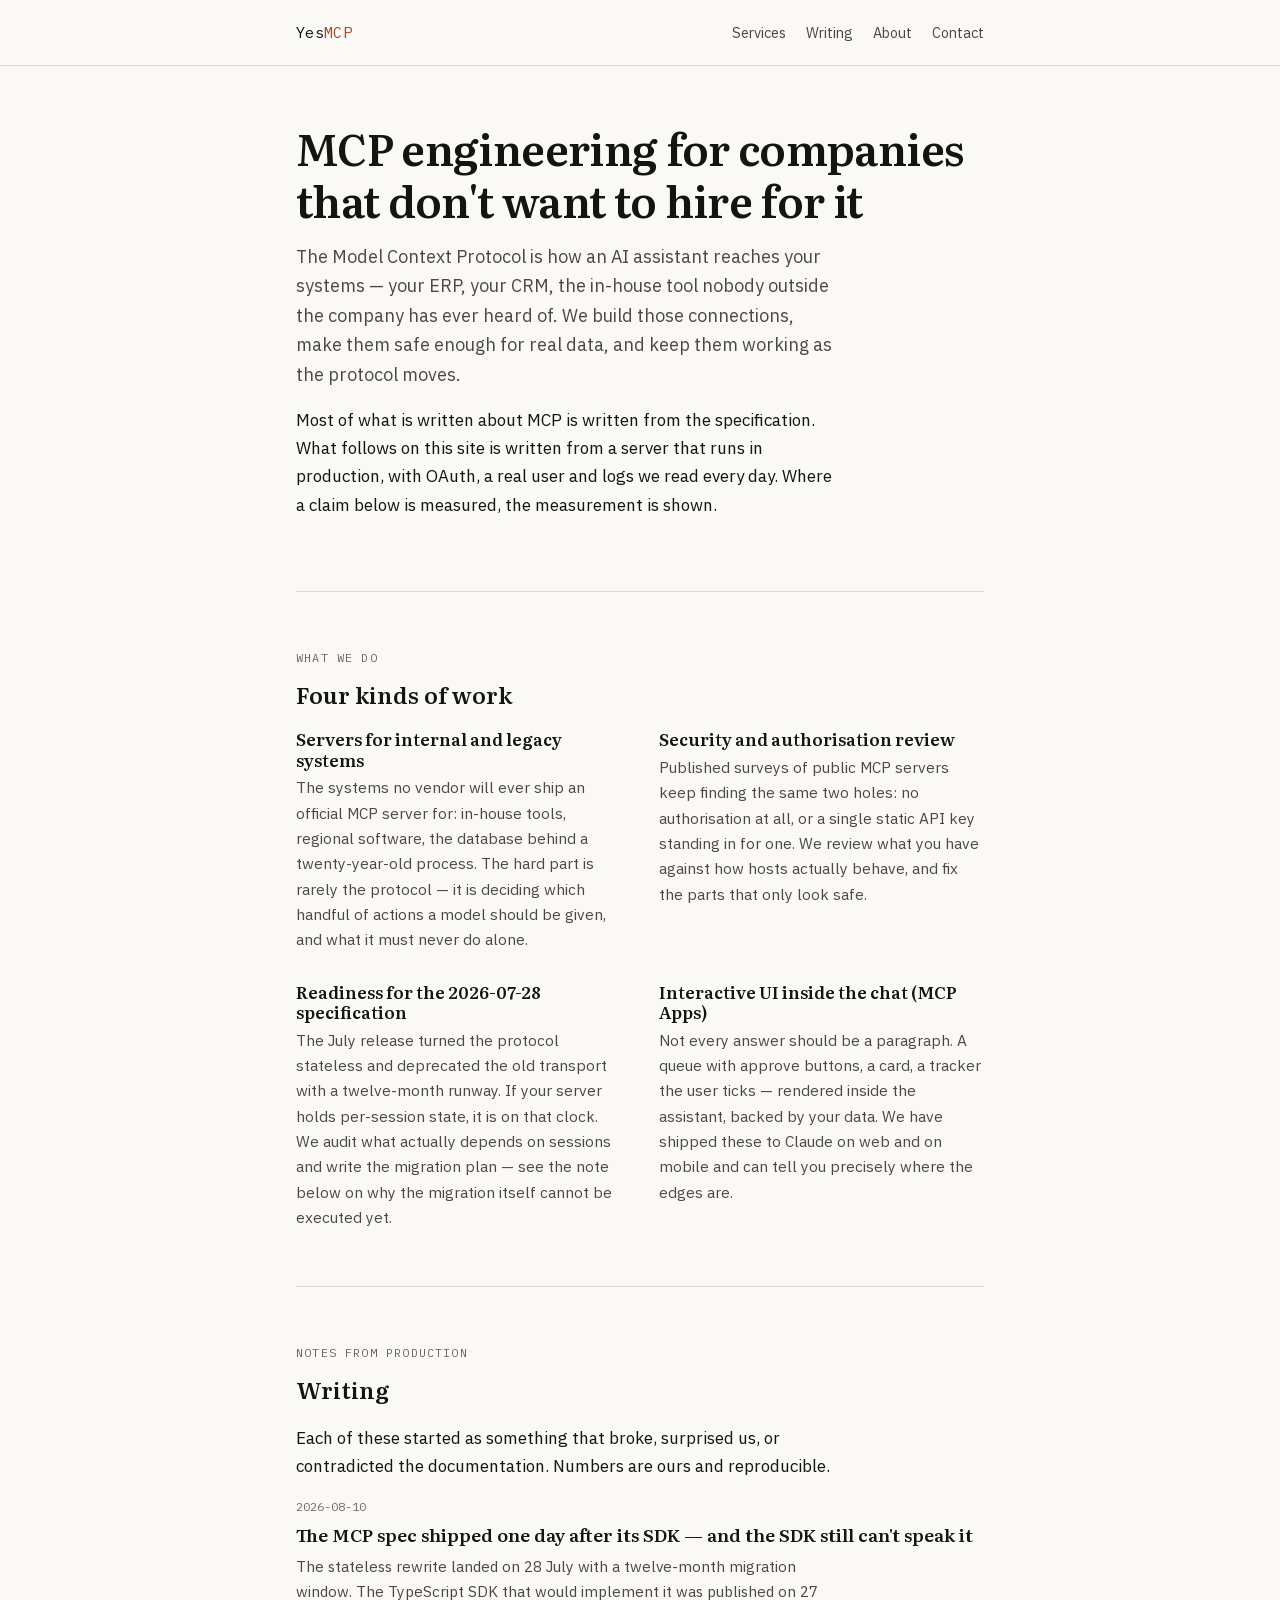
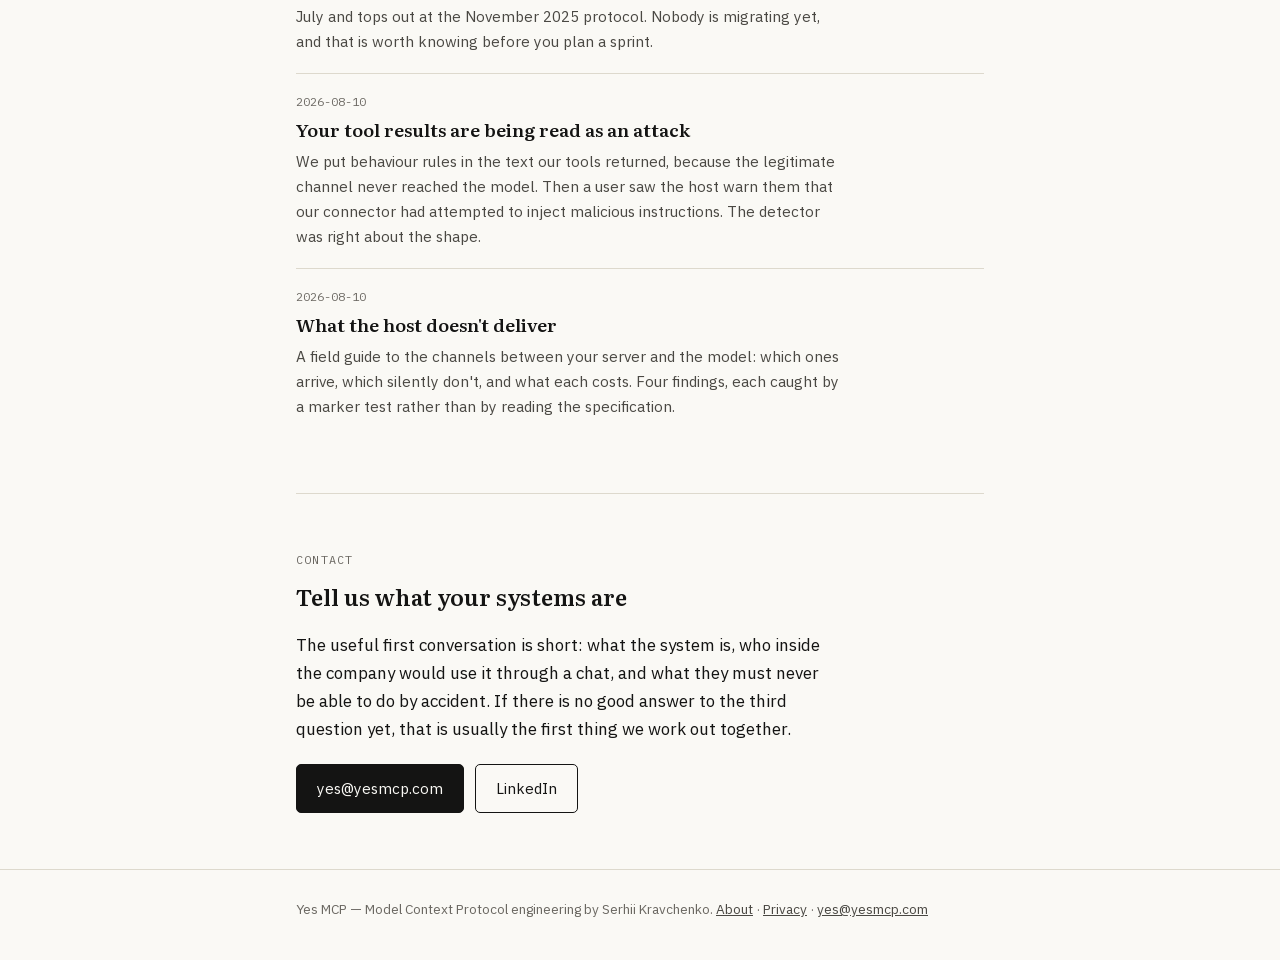
==== commit 7359a3be: "Personal identity: Serhii Kravchenko as the named MCP engineer behind the practice Owner decision 20" ====
--- a/index.html
+++ b/index.html
@@ -26,7 +26,16 @@
       "email": "yes@yesmcp.com",
       "description": "Model Context Protocol engineering for companies: custom servers over internal and legacy systems, security and authorisation review, specification-migration readiness, and interactive UI inside AI assistants.",
       "sameAs": ["https://www.linkedin.com/company/yesmcp/"],
-      "knowsAbout": ["Model Context Protocol", "MCP servers", "MCP Apps", "AI agent integration", "OAuth 2.1", "LLM tool design"]
+      "knowsAbout": ["Model Context Protocol", "MCP servers", "MCP Apps", "AI agent integration", "OAuth 2.1", "LLM tool design"],
+      "founder": {"@id": "https://yesmcp.com/#serhii"}
+    },
+    {
+      "@type": "Person",
+      "@id": "https://yesmcp.com/#serhii",
+      "name": "Serhii Kravchenko",
+      "jobTitle": "MCP engineer",
+      "url": "https://yesmcp.com/about/",
+      "sameAs": ["https://www.linkedin.com/in/awrshift/", "https://x.com/awrshift", "https://github.com/awrshift"]
     },
     {
       "@type": "WebSite",
@@ -49,6 +58,7 @@
     <nav class="nav">
       <a href="#services">Services</a>
       <a href="#writing">Writing</a>
+      <a href="/about/">About</a>
       <a href="#contact">Contact</a>
     </nav>
   </div>
@@ -174,7 +184,8 @@
 
 <footer>
   <div class="wrap">
-    Yes MCP — Model Context Protocol engineering.
+    Yes MCP — Model Context Protocol engineering by Serhii Kravchenko.
+    <a href="/about/">About</a> · <a href="/privacy/">Privacy</a> ·
     <a href="mailto:yes@yesmcp.com">yes@yesmcp.com</a>
   </div>
 </footer>
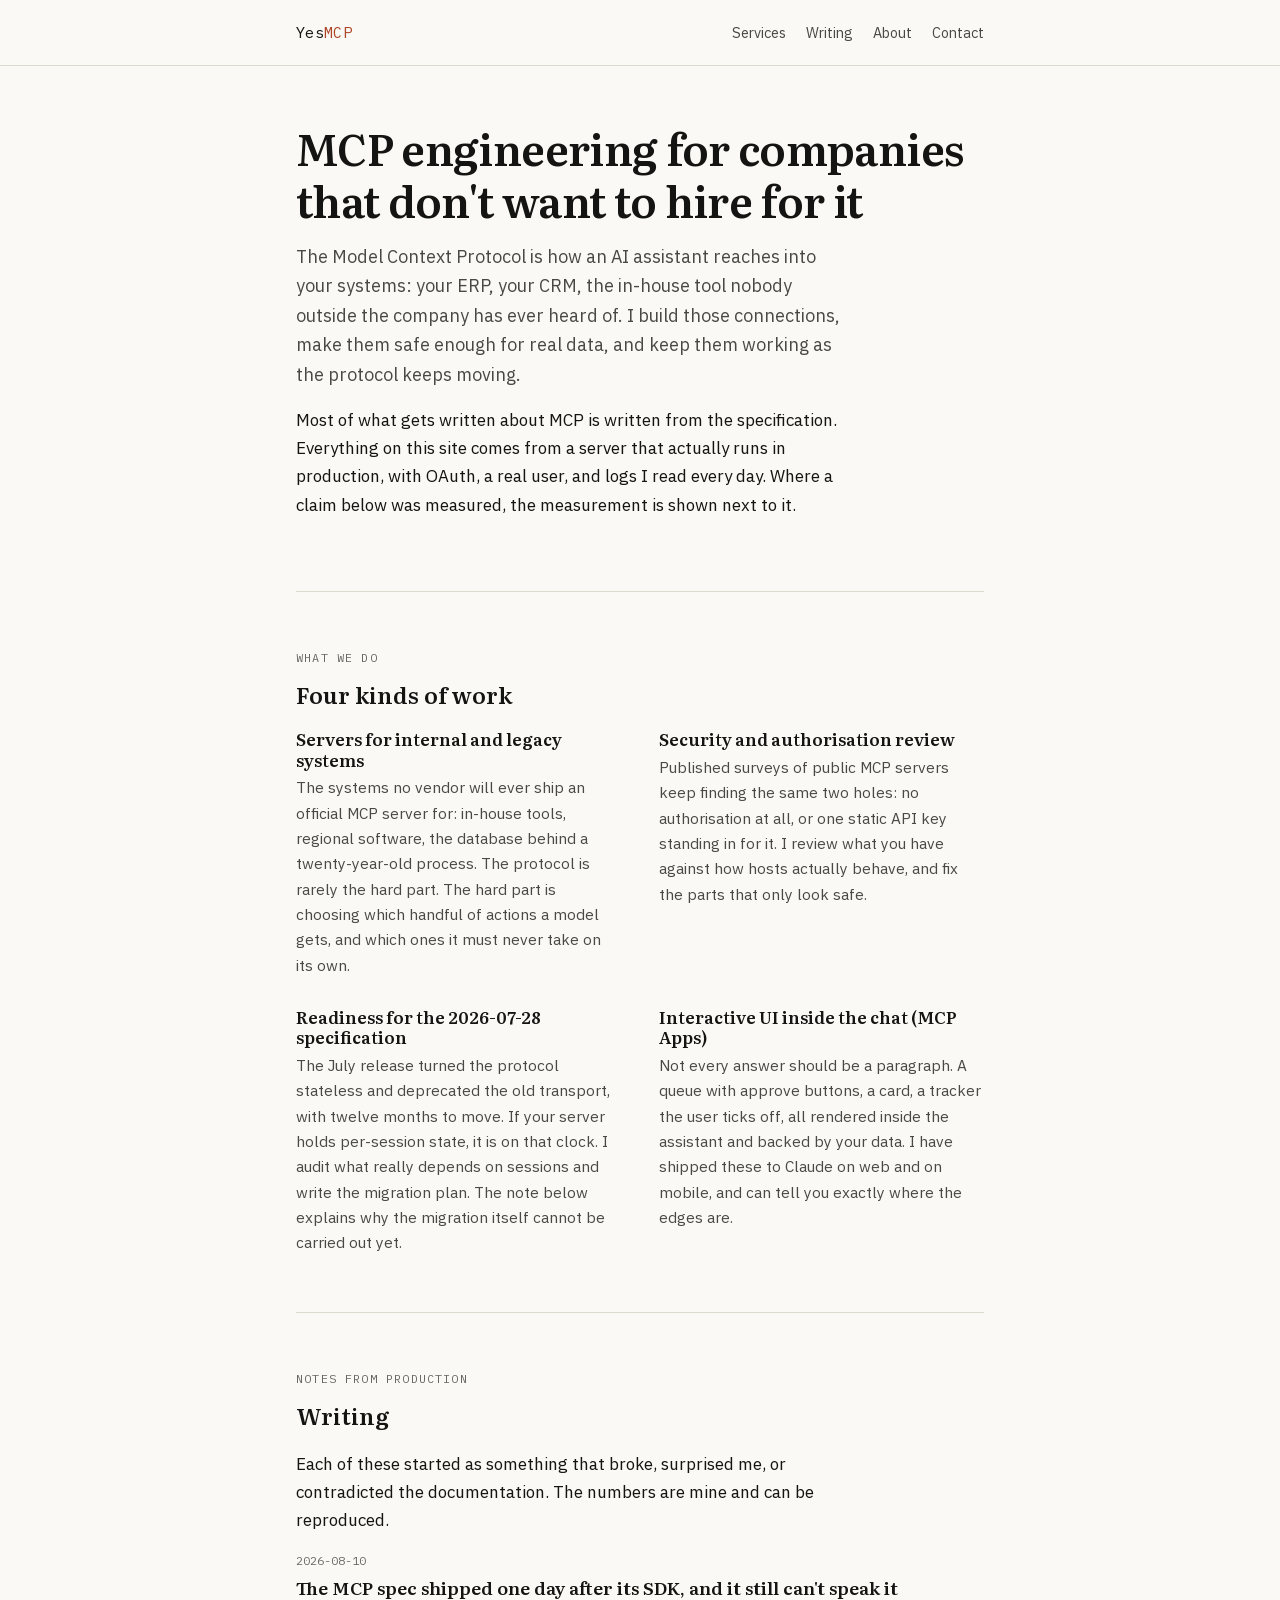
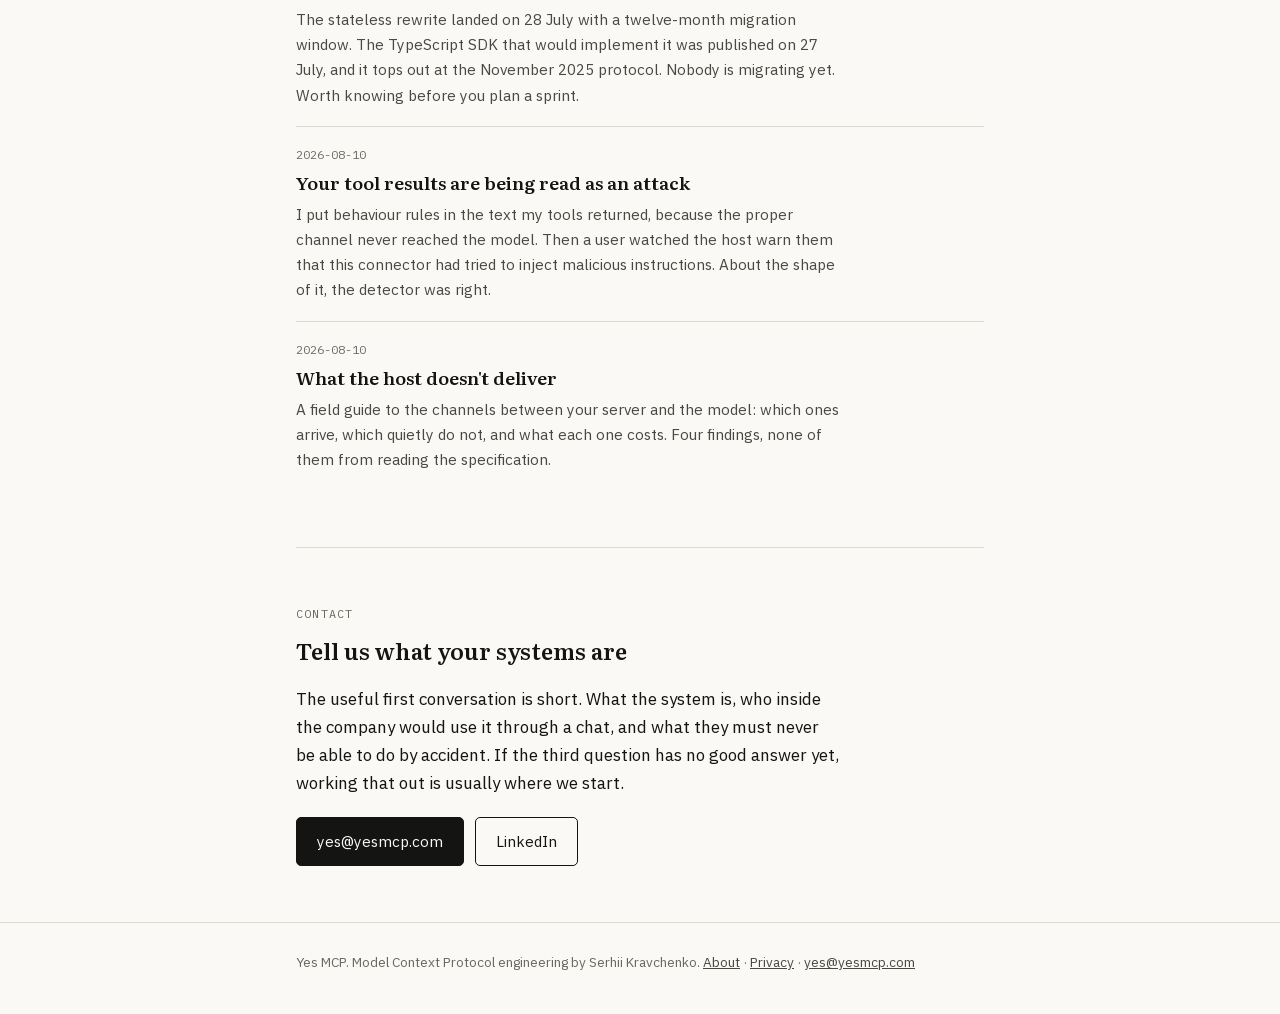
==== commit da650e58: "Edit pass: remove every em-dash and the machine cadence with it Owner feedback: the text read like A" ====
--- a/index.html
+++ b/index.html
@@ -3,11 +3,11 @@
 <head>
 <meta charset="utf-8">
 <meta name="viewport" content="width=device-width, initial-scale=1">
-<title>Yes MCP — MCP engineering for companies</title>
-<meta name="description" content="We build, harden and maintain Model Context Protocol servers for companies that need the capability without hiring for it. Notes from production, not from the spec.">
+<title>Yes MCP: MCP engineering for companies</title>
+<meta name="description" content="I build, harden and maintain Model Context Protocol servers for companies that need the capability without hiring for it. Notes from production, not from the spec.">
 <link rel="canonical" href="https://yesmcp.com/">
-<meta property="og:title" content="Yes MCP — MCP engineering for companies">
-<meta property="og:description" content="We build, harden and maintain MCP servers. Notes from production, not from the spec.">
+<meta property="og:title" content="Yes MCP: MCP engineering for companies">
+<meta property="og:description" content="I build, harden and maintain MCP servers. Notes from production, not from the spec.">
 <meta property="og:url" content="https://yesmcp.com/">
 <meta property="og:type" content="website">
 <link rel="icon" type="image/svg+xml" href="/assets/favicon.svg">
@@ -69,14 +69,14 @@
   <section>
     <h1>MCP engineering for companies that don't want to hire for it</h1>
     <p class="lede">
-      The Model Context Protocol is how an AI assistant reaches your systems — your ERP, your CRM,
-      the in-house tool nobody outside the company has ever heard of. We build those connections,
-      make them safe enough for real data, and keep them working as the protocol moves.
+      The Model Context Protocol is how an AI assistant reaches into your systems: your ERP, your CRM,
+      the in-house tool nobody outside the company has ever heard of. I build those connections, make
+      them safe enough for real data, and keep them working as the protocol keeps moving.
     </p>
     <p>
-      Most of what is written about MCP is written from the specification. What follows on this
-      site is written from a server that runs in production, with OAuth, a real user and logs we
-      read every day. Where a claim below is measured, the measurement is shown.
+      Most of what gets written about MCP is written from the specification. Everything on this site
+      comes from a server that actually runs in production, with OAuth, a real user, and logs I read
+      every day. Where a claim below was measured, the measurement is shown next to it.
     </p>
   </section>
 
@@ -87,35 +87,35 @@
       <div>
         <h3>Servers for internal and legacy systems</h3>
         <p>
-          The systems no vendor will ever ship an official MCP server for: in-house tools,
-          regional software, the database behind a twenty-year-old process. The hard part is
-          rarely the protocol — it is deciding which handful of actions a model should be given,
-          and what it must never do alone.
+          The systems no vendor will ever ship an official MCP server for: in-house tools, regional
+          software, the database behind a twenty-year-old process. The protocol is rarely the hard
+          part. The hard part is choosing which handful of actions a model gets, and which ones it
+          must never take on its own.
         </p>
       </div>
       <div>
         <h3>Security and authorisation review</h3>
         <p>
-          Published surveys of public MCP servers keep finding the same two holes: no
-          authorisation at all, or a single static API key standing in for one. We review what
-          you have against how hosts actually behave, and fix the parts that only look safe.
+          Published surveys of public MCP servers keep finding the same two holes: no authorisation
+          at all, or one static API key standing in for it. I review what you have against how hosts
+          actually behave, and fix the parts that only look safe.
         </p>
       </div>
       <div>
         <h3>Readiness for the 2026-07-28 specification</h3>
         <p>
-          The July release turned the protocol stateless and deprecated the old transport with a
-          twelve-month runway. If your server holds per-session state, it is on that clock. We
-          audit what actually depends on sessions and write the migration plan — see the note
-          below on why the migration itself cannot be executed yet.
+          The July release turned the protocol stateless and deprecated the old transport, with
+          twelve months to move. If your server holds per-session state, it is on that clock. I audit
+          what really depends on sessions and write the migration plan. The note below explains why
+          the migration itself cannot be carried out yet.
         </p>
       </div>
       <div>
         <h3>Interactive UI inside the chat (MCP Apps)</h3>
         <p>
-          Not every answer should be a paragraph. A queue with approve buttons, a card, a tracker
-          the user ticks — rendered inside the assistant, backed by your data. We have shipped
-          these to Claude on web and on mobile and can tell you precisely where the edges are.
+          Not every answer should be a paragraph. A queue with approve buttons, a card, a tracker the
+          user ticks off, all rendered inside the assistant and backed by your data. I have shipped
+          these to Claude on web and on mobile, and can tell you exactly where the edges are.
         </p>
       </div>
     </div>
@@ -125,20 +125,19 @@
     <p class="eyebrow">Notes from production</p>
     <h2>Writing</h2>
     <p>
-      Each of these started as something that broke, surprised us, or contradicted the
-      documentation. Numbers are ours and reproducible.
+      Each of these started as something that broke, surprised me, or contradicted the documentation.
+      The numbers are mine and can be reproduced.
     </p>
     <ul class="posts">
       <li>
         <a href="/writing/spec-shipped-after-its-sdk/">
           <span class="d">2026-08-10</span>
-          <span class="t">The MCP spec shipped one day after its SDK — and the SDK still can't speak it</span>
+          <span class="t">The MCP spec shipped one day after its SDK, and it still can't speak it</span>
         </a>
         <p class="s">
-          The stateless rewrite landed on 28 July with a twelve-month migration window. The
-          TypeScript SDK that would implement it was published on 27 July and tops out at the
-          November 2025 protocol. Nobody is migrating yet, and that is worth knowing before you
-          plan a sprint.
+          The stateless rewrite landed on 28 July with a twelve-month migration window. The TypeScript
+          SDK that would implement it was published on 27 July, and it tops out at the November 2025
+          protocol. Nobody is migrating yet. Worth knowing before you plan a sprint.
         </p>
       </li>
       <li>
@@ -147,9 +146,9 @@
           <span class="t">Your tool results are being read as an attack</span>
         </a>
         <p class="s">
-          We put behaviour rules in the text our tools returned, because the legitimate channel
-          never reached the model. Then a user saw the host warn them that our connector had
-          attempted to inject malicious instructions. The detector was right about the shape.
+          I put behaviour rules in the text my tools returned, because the proper channel never
+          reached the model. Then a user watched the host warn them that this connector had tried to
+          inject malicious instructions. About the shape of it, the detector was right.
         </p>
       </li>
       <li>
@@ -158,9 +157,9 @@
           <span class="t">What the host doesn't deliver</span>
         </a>
         <p class="s">
-          A field guide to the channels between your server and the model: which ones arrive,
-          which silently don't, and what each costs. Four findings, each caught by a marker test
-          rather than by reading the specification.
+          A field guide to the channels between your server and the model: which ones arrive, which
+          quietly do not, and what each one costs. Four findings, none of them from reading the
+          specification.
         </p>
       </li>
     </ul>
@@ -170,9 +169,9 @@
     <p class="eyebrow">Contact</p>
     <h2>Tell us what your systems are</h2>
     <p>
-      The useful first conversation is short: what the system is, who inside the company would
-      use it through a chat, and what they must never be able to do by accident. If there is no
-      good answer to the third question yet, that is usually the first thing we work out together.
+      The useful first conversation is short. What the system is, who inside the company would use it
+      through a chat, and what they must never be able to do by accident. If the third question has no
+      good answer yet, working that out is usually where we start.
     </p>
     <div class="cta-row">
       <a class="btn btn-primary" href="mailto:yes@yesmcp.com">yes@yesmcp.com</a>
@@ -184,7 +183,7 @@
 
 <footer>
   <div class="wrap">
-    Yes MCP — Model Context Protocol engineering by Serhii Kravchenko.
+    Yes MCP. Model Context Protocol engineering by Serhii Kravchenko.
     <a href="/about/">About</a> · <a href="/privacy/">Privacy</a> ·
     <a href="mailto:yes@yesmcp.com">yes@yesmcp.com</a>
   </div>
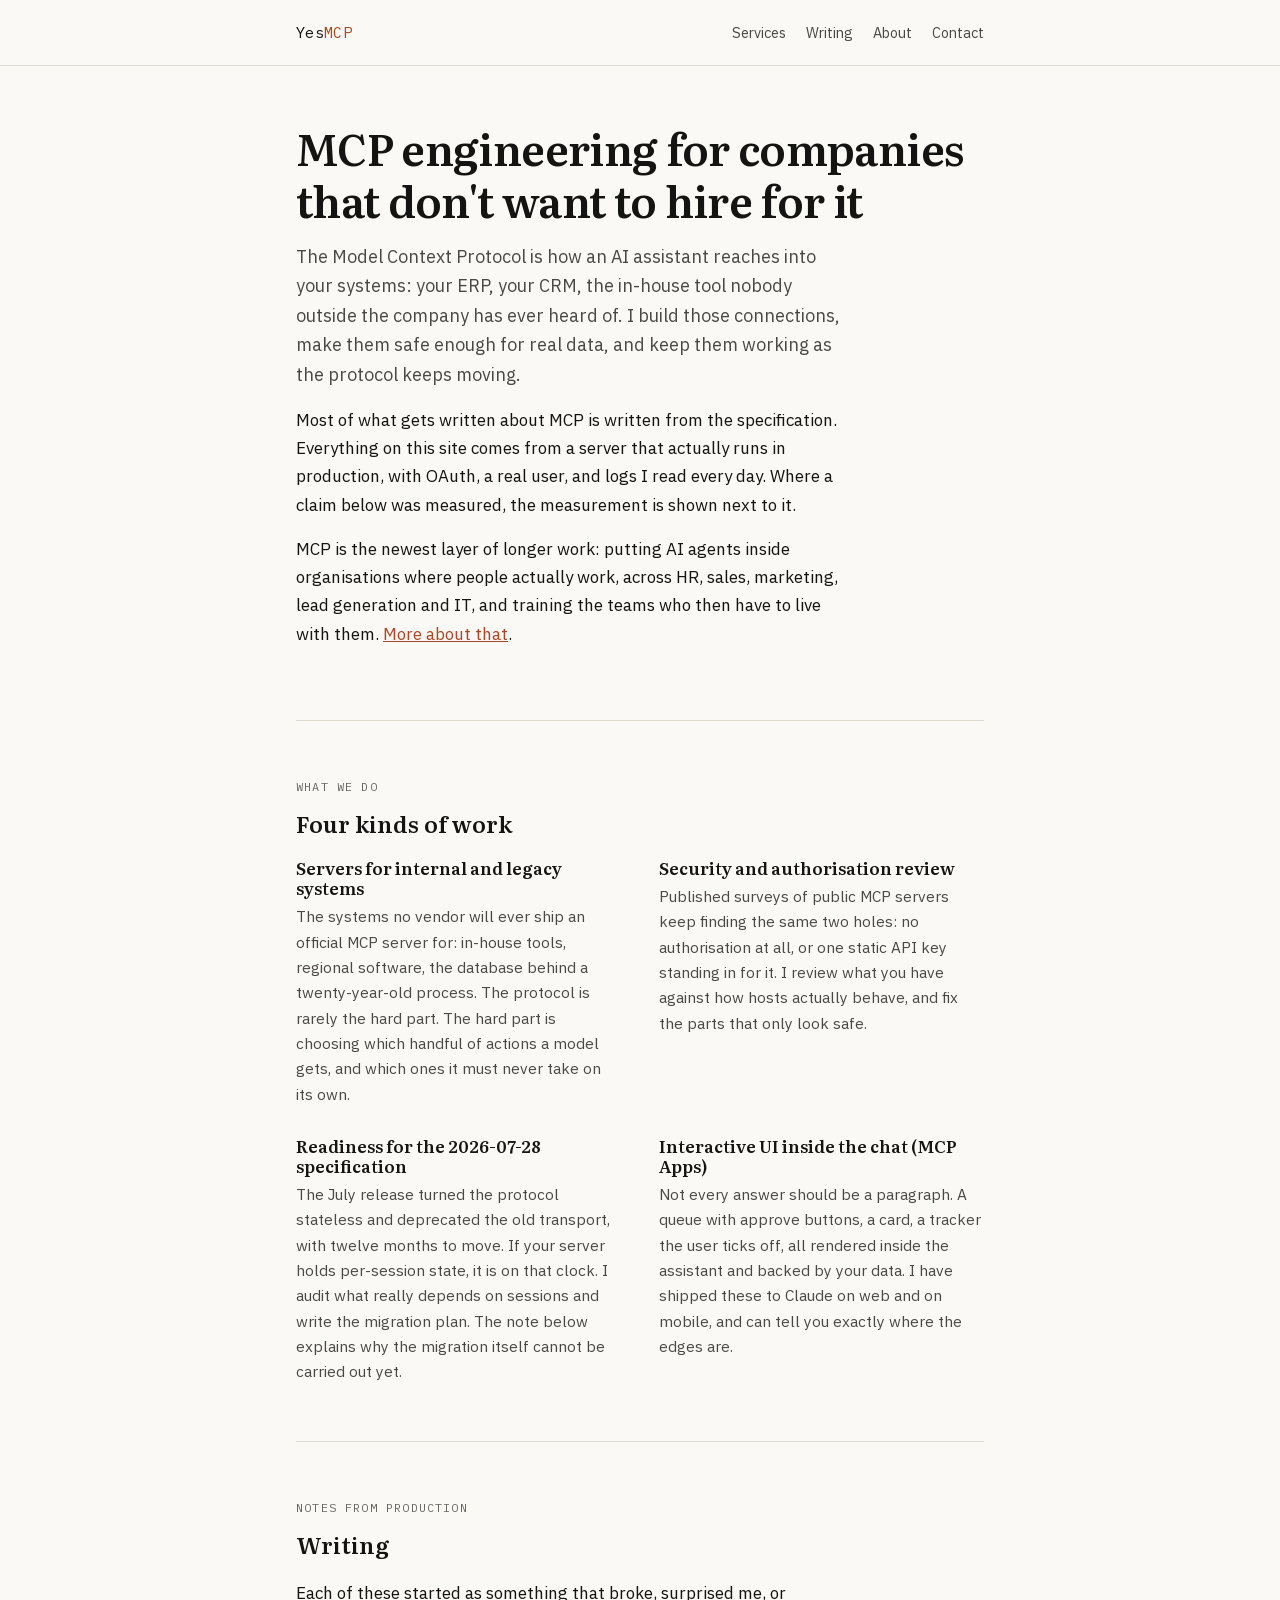
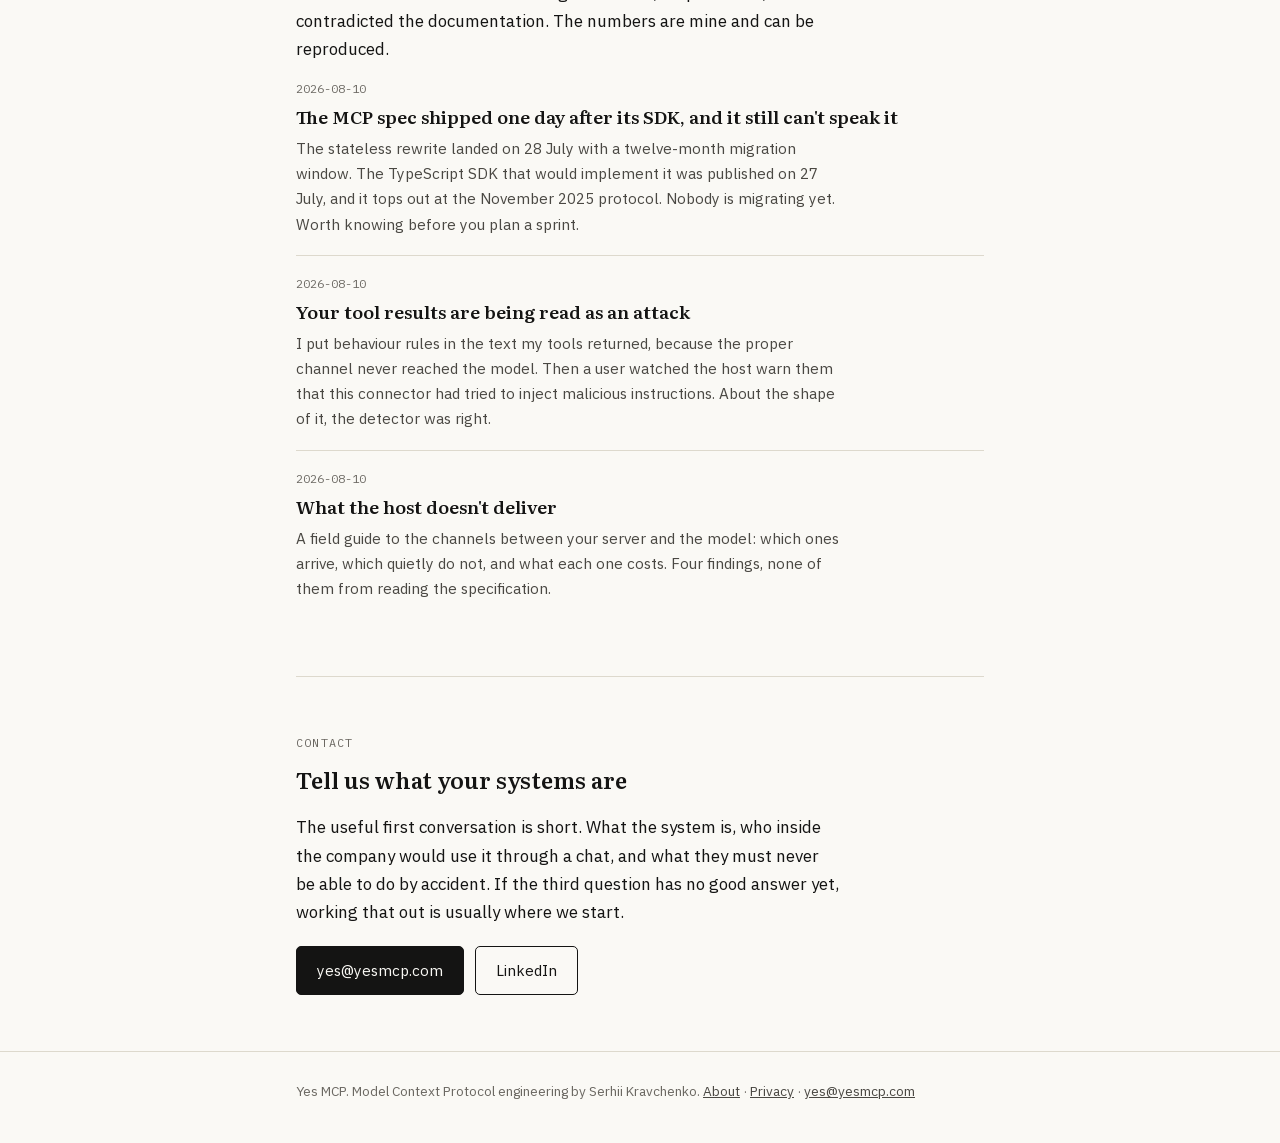
==== commit 9ccafcad: "About: correct the record, the missing cases were only ever an MCP gap The page claimed no client ca" ====
--- a/index.html
+++ b/index.html
@@ -77,6 +77,11 @@
       Most of what gets written about MCP is written from the specification. Everything on this site
       comes from a server that actually runs in production, with OAuth, a real user, and logs I read
       every day. Where a claim below was measured, the measurement is shown next to it.
+    </p>
+    <p>
+      MCP is the newest layer of longer work: putting AI agents inside organisations where people
+      actually work, across HR, sales, marketing, lead generation and IT, and training the teams who
+      then have to live with them. <a href="/about/">More about that</a>.
     </p>
   </section>
 
--- a/assets/site.css
+++ b/assets/site.css
@@ -79,6 +79,14 @@
 /* ── type ───────────────────────────────────────────────────────────── */
 h1, h2, h3 { font-family: 'Literata', Georgia, serif; font-weight: 600; line-height: 1.2; }
 h1 { font-size: clamp(1.9rem, 4.5vw, 2.7rem); margin: 0 0 1rem; letter-spacing: -0.015em; }
+/* Имя + должность должны стоять одной строкой на десктопе: при 2.7rem строка
+   шире колонки ровно на 10px (замерено 2026-08-10, 698px против 688px).
+   На узком экране 30 знаков в строку не влезут ни при каком читаемом кегле,
+   поэтому там разрешаем перенос и балансируем его по запятой. */
+h1.h1-name {
+  font-size: clamp(1.55rem, 3.4vw, 2.5rem);
+  text-wrap: balance;
+}
 h2 { font-size: 1.4rem; margin: 0 0 1.25rem; }
 h3 { font-size: 1.06rem; margin: 0 0 0.35rem; font-weight: 600; }
 p { margin: 0 0 1.05rem; max-width: var(--measure); }
